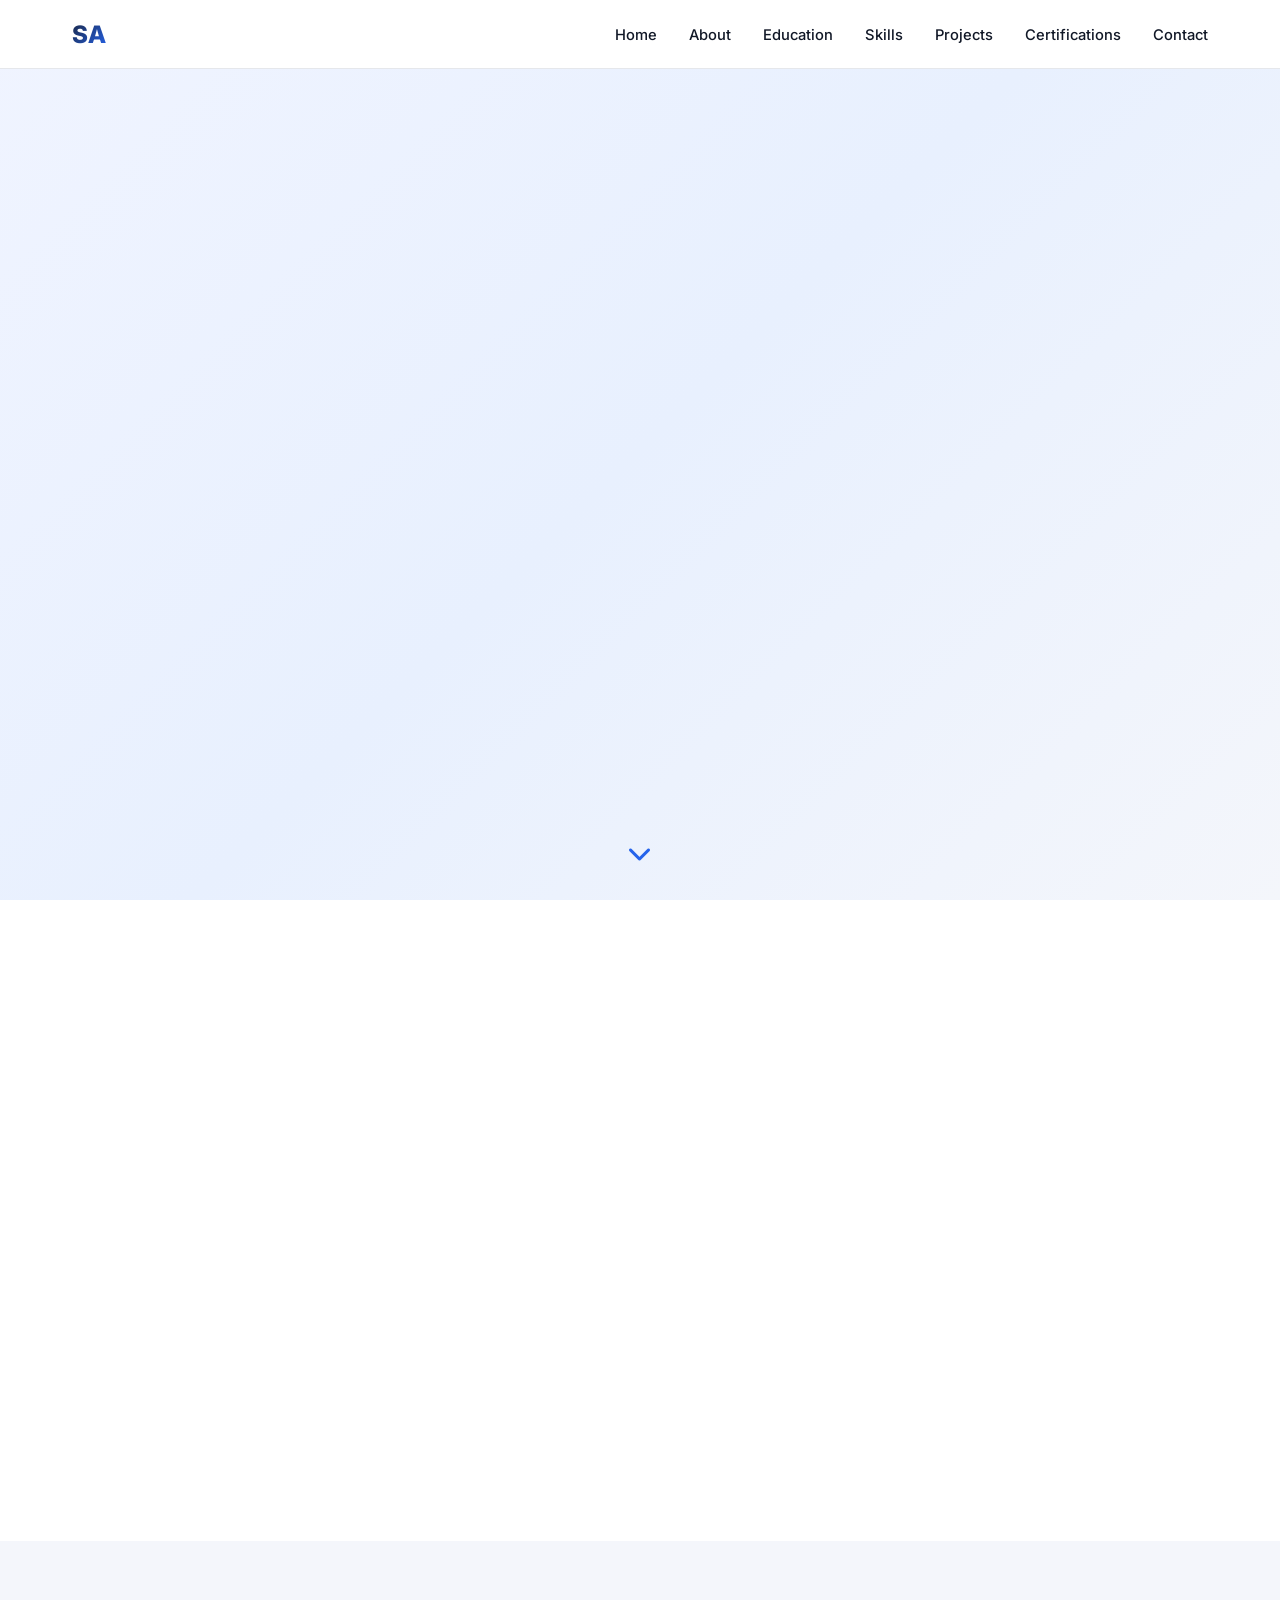
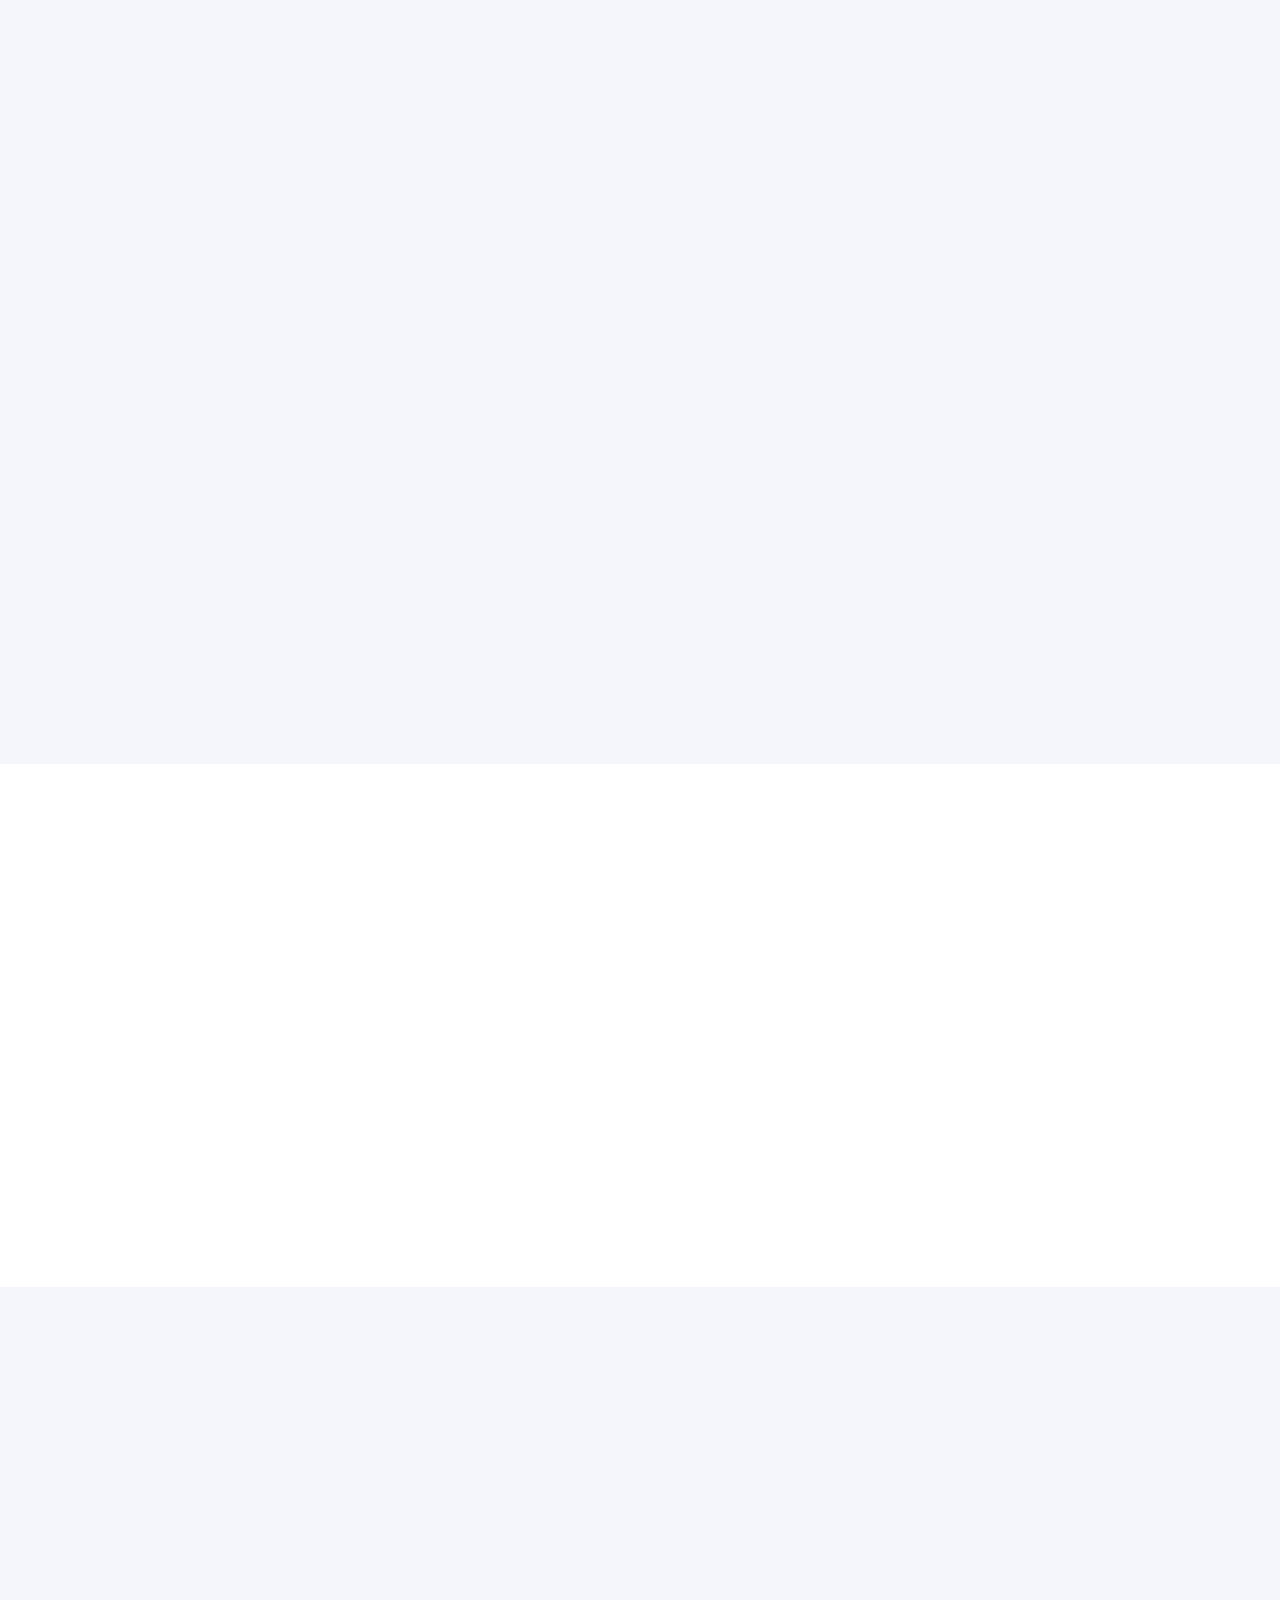
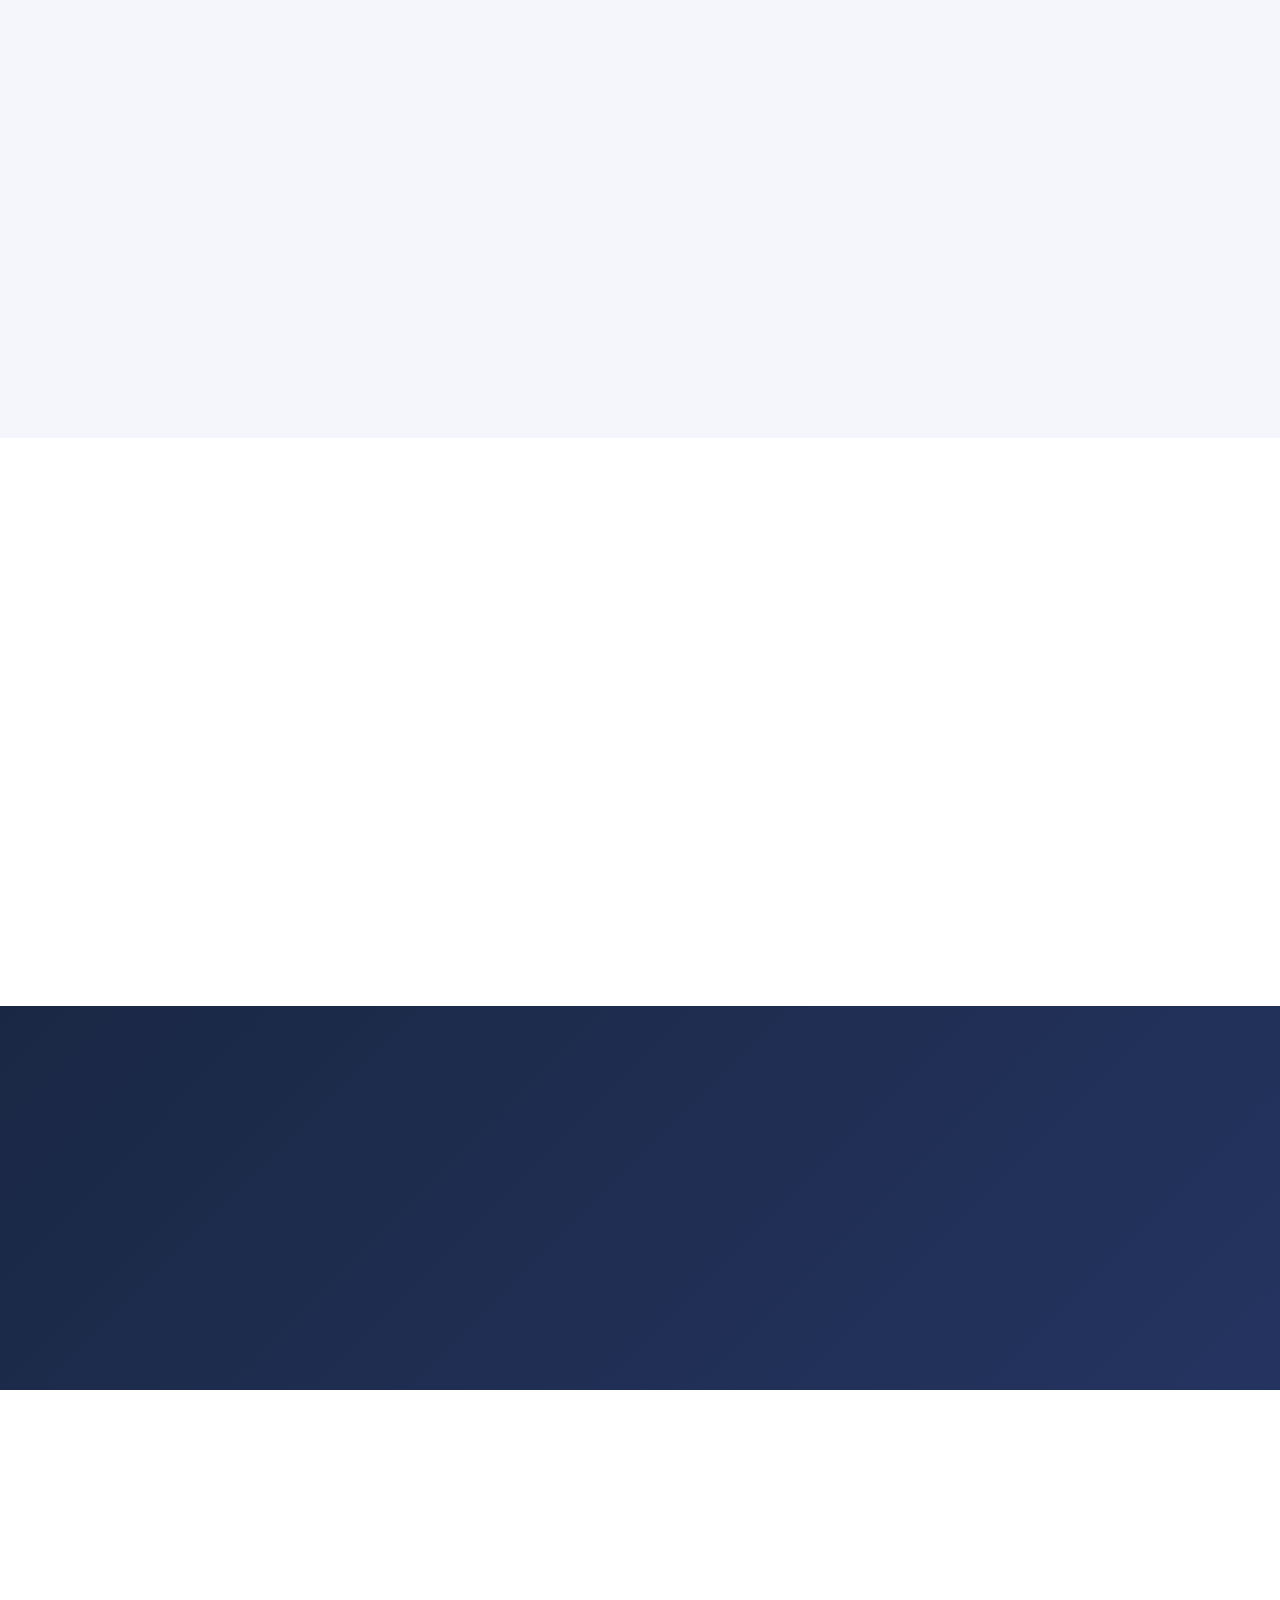
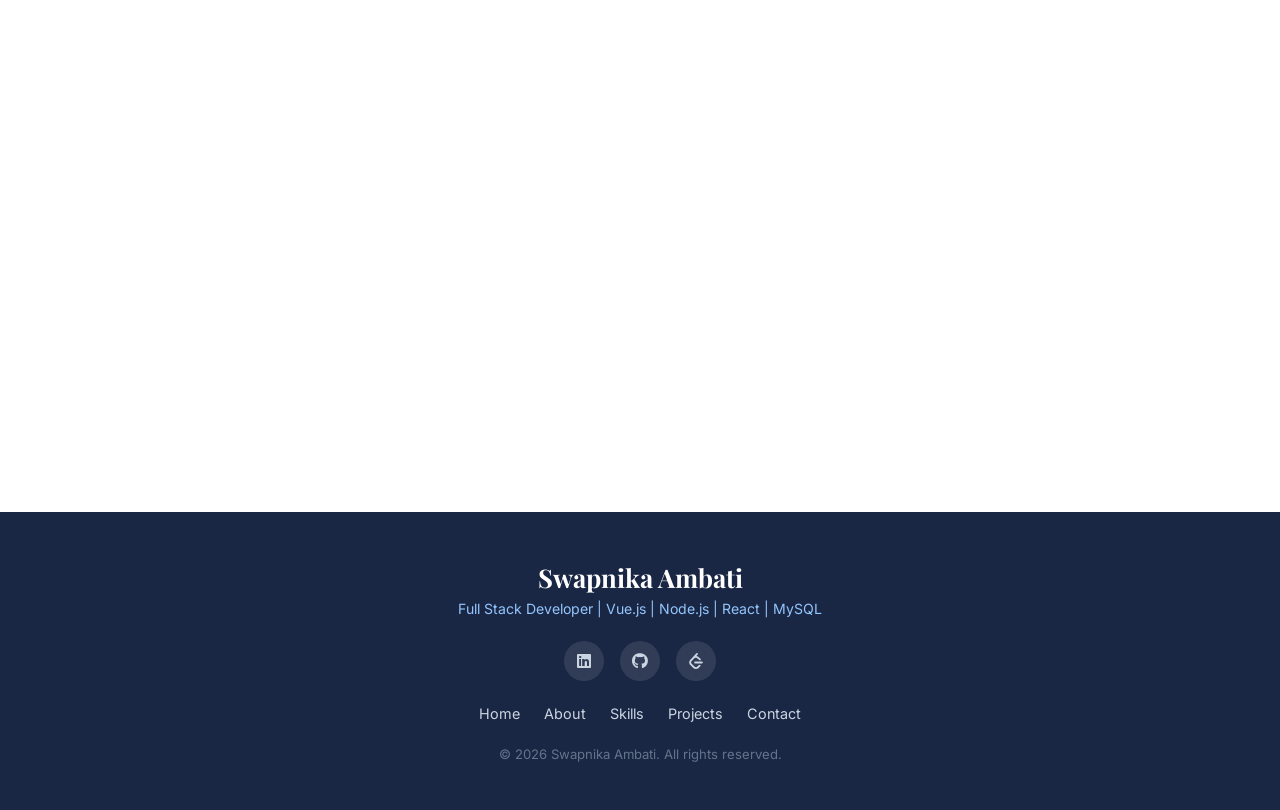
==== index.html @ 5ddd70f8 "Add files via upload" ====
<!DOCTYPE html>
<html lang="en">
<head>
    <meta charset="UTF-8">
    <meta name="viewport" content="width=device-width, initial-scale=1.0">
    <title>Swapnika Ambati | Full Stack Developer</title>
    <link rel="stylesheet" href="style.css">
    <link href="https://fonts.googleapis.com/css2?family=Inter:wght@300;400;500;600;700;800&family=Playfair+Display:wght@700&display=swap" rel="stylesheet">
    <link rel="stylesheet" href="https://cdnjs.cloudflare.com/ajax/libs/font-awesome/6.4.0/css/all.min.css">
</head>
<body>

    <!-- NAV -->
    <nav id="navbar">
        <div class="nav-container">
            <div class="nav-logo">SA</div>
            <ul class="nav-links" id="navLinks">
                <li><a href="#home">Home</a></li>
                <li><a href="#about">About</a></li>
                <li><a href="#education">Education</a></li>
                <li><a href="#skills">Skills</a></li>
                <li><a href="#projects">Projects</a></li>
                <li><a href="#certifications">Certifications</a></li>
                <li><a href="#contact">Contact</a></li>
            </ul>
            <div class="hamburger" id="hamburger">
                <span></span><span></span><span></span>
            </div>
        </div>
    </nav>

    <!-- HOME -->
    <section id="home">
        <div class="home-container">
            <div class="home-text" data-aos="fade-right">
                <p class="greeting">Hello, I'm</p>
                <h1 class="name">Swapnika<br><span>Ambati</span></h1>
                <p class="tagline"><span class="typed"></span></p>
                <p class="intro">Motivated Full Stack Developer with hands-on experience building complete web applications using Vue.js, Node.js, Express, and MySQL. Passionate about building scalable, user-friendly applications and writing clean, maintainable code.</p>
                <div class="home-btns">
                    <a href="#contact" class="btn-primary">Hire Me</a>
                    <a href="assets/Swapnika_Resume.docx" download class="btn-outline">
                        <i class="fas fa-download"></i> Download Resume
                    </a>
                </div>
            </div>
            <div class="home-image" data-aos="fade-left">
                <div class="image-wrapper">
                    <img src="assets/profile.jpg" alt="Swapnika Ambati">
                </div>
            </div>
        </div>
        <div class="scroll-down">
            <a href="#about"><i class="fas fa-chevron-down"></i></a>
        </div>
    </section>

    <!-- ABOUT -->
    <section id="about">
        <div class="section-container" data-aos="fade-up">
            <h2 class="section-title">About <span>Me</span></h2>
            <div class="about-grid">
                <div class="about-image">
                    <img src="assets/profile.jpg" alt="Swapnika Ambati">
                </div>
                <div class="about-content">
                    <h3>Full Stack Developer</h3>
                    <p class="about-text">I am a passionate Full Stack Developer currently pursuing B.Tech in Computer Science & Engineering at NS Raju Institute of Engineering and Technology (2023–2027). I love building scalable and user-friendly web applications.</p>
                    <p class="about-text">I am open to full-time, internship, and freelance opportunities and available immediately.</p>
                    <div class="about-info">
                        <div class="info-item"><i class="fas fa-envelope"></i><span>swapnikaambati79@gmail.com</span></div>
                        <div class="info-item"><i class="fas fa-phone"></i><span>7698346780</span></div>
                        <div class="info-item"><i class="fas fa-map-marker-alt"></i><span>Jogimpeta, India</span></div>
                        <div class="info-item"><i class="fas fa-graduation-cap"></i><span>B.Tech CSE — CGPA: 8.4</span></div>
                    </div>
                    <div class="soft-skills">
                        <span>Communication</span>
                        <span>Teamwork</span>
                        <span>Problem-Solving</span>
                        <span>Quick Learner</span>
                        <span>Self-Motivated</span>
                    </div>
                </div>
            </div>
        </div>
    </section>

    <!-- EDUCATION -->
    <section id="education" class="section-gray">
        <div class="section-container" data-aos="fade-up">
            <h2 class="section-title">My <span>Education</span></h2>
            <div class="timeline">
                <div class="timeline-item" data-aos="fade-up" data-aos-delay="100">
                    <div class="timeline-icon"><i class="fas fa-graduation-cap"></i></div>
                    <div class="timeline-content">
                        <span class="timeline-year">2023 – 2027 (Pursuing)</span>
                        <h3>B.Tech — Computer Science & Engineering</h3>
                        <p class="institute">NS Raju Institute of Engineering and Technology</p>
                        <p class="score">CGPA: <strong>8.4</strong></p>
                    </div>
                </div>
                <div class="timeline-item" data-aos="fade-up" data-aos-delay="200">
                    <div class="timeline-icon"><i class="fas fa-school"></i></div>
                    <div class="timeline-content">
                        <span class="timeline-year">2021 – 2023</span>
                        <h3>Intermediate (MPC)</h3>
                        <p class="institute">Vasu Junior College</p>
                        <p class="score">GPA: <strong>9.42</strong></p>
                    </div>
                </div>
                <div class="timeline-item" data-aos="fade-up" data-aos-delay="300">
                    <div class="timeline-icon"><i class="fas fa-book"></i></div>
                    <div class="timeline-content">
                        <span class="timeline-year">2020</span>
                        <h3>Secondary School Certificate (SSC)</h3>
                        <p class="institute">ZPH School, Seethanagaram</p>
                        <p class="score">GPA: <strong>8.1</strong></p>
                    </div>
                </div>
            </div>
        </div>
    </section>

    <!-- SKILLS -->
    <section id="skills">
        <div class="section-container" data-aos="fade-up">
            <h2 class="section-title">Technical <span>Skills</span></h2>
            <div class="skills-grid">
                <div class="skill-card" data-aos="fade-up" data-aos-delay="100">
                    <div class="skill-icon"><i class="fas fa-desktop"></i></div>
                    <h3>Frontend</h3>
                    <div class="skill-tags">
                        <span>Vue.js</span><span>React JS</span><span>JavaScript</span>
                    </div>
                </div>
                <div class="skill-card" data-aos="fade-up" data-aos-delay="200">
                    <div class="skill-icon"><i class="fas fa-server"></i></div>
                    <h3>Backend</h3>
                    <div class="skill-tags">
                        <span>Node.js</span><span>Express.js</span>
                    </div>
                </div>
                <div class="skill-card" data-aos="fade-up" data-aos-delay="300">
                    <div class="skill-icon"><i class="fas fa-database"></i></div>
                    <h3>Database</h3>
                    <div class="skill-tags">
                        <span>MySQL</span>
                    </div>
                </div>
                <div class="skill-card" data-aos="fade-up" data-aos-delay="400">
                    <div class="skill-icon"><i class="fas fa-code"></i></div>
                    <h3>Languages</h3>
                    <div class="skill-tags">
                        <span>Python</span><span>Basic Java</span>
                    </div>
                </div>
                <div class="skill-card" data-aos="fade-up" data-aos-delay="500">
                    <div class="skill-icon"><i class="fas fa-tools"></i></div>
                    <h3>Tools</h3>
                    <div class="skill-tags">
                        <span>VS Code</span><span>GitHub</span>
                    </div>
                </div>
            </div>
        </div>
    </section>

    <!-- PROJECTS -->
    <section id="projects" class="section-gray">
        <div class="section-container" data-aos="fade-up">
            <h2 class="section-title">My <span>Projects</span></h2>
            <div class="projects-grid">
                <div class="project-card" data-aos="fade-up" data-aos-delay="100">
                    <div class="project-header">
                        <div class="project-icon"><i class="fas fa-users-cog"></i></div>
                        <div class="project-num">01</div>
                    </div>
                    <h3>Student Management System</h3>
                    <p>A complete full-stack Student Management System with Vue.js frontend and Node.js/Express backend. Features JWT-based authentication with role-based access control for Admin and Student roles.</p>
                    <ul class="project-features">
                        <li>JWT authentication with role-based access control</li>
                        <li>RESTful APIs for full CRUD operations</li>
                        <li>Manages student records, courses, and grades</li>
                        <li>Responsive UI using Vuetify component library</li>
                    </ul>
                    <div class="project-tech">
                        <span>Vue.js</span><span>Node.js</span><span>MySQL</span><span>JWT</span>
                    </div>
                    <a href="https://github.com/swapnika502/https-github.com-swapna-502-Student-management-system1" target="_blank" class="project-link">
                        <i class="fab fa-github"></i> View on GitHub
                    </a>
                </div>
                <div class="project-card" data-aos="fade-up" data-aos-delay="200">
                    <div class="project-header">
                        <div class="project-icon"><i class="fas fa-globe"></i></div>
                        <div class="project-num">02</div>
                    </div>
                    <h3>Basic Web Application</h3>
                    <p>A fully responsive web application with a clean, modern UI built following best practices with interactive components and smooth animations.</p>
                    <ul class="project-features">
                        <li>Fully responsive design for all screen sizes</li>
                        <li>Interactive components and smooth animations</li>
                        <li>Cross-browser compatibility and accessibility</li>
                        <li>Clean, modern UI following best practices</li>
                    </ul>
                    <div class="project-tech">
                        <span>HTML5</span><span>CSS3</span><span>JavaScript</span>
                    </div>
                    <a href="https://github.com/swapnika502/Student-management-system" target="_blank" class="project-link">
                        <i class="fab fa-github"></i> View on GitHub
                    </a>
                </div>
            </div>
        </div>
    </section>

    <!-- CERTIFICATIONS -->
    <section id="certifications">
        <div class="section-container" data-aos="fade-up">
            <h2 class="section-title">My <span>Certifications</span></h2>
            <div class="cert-grid">
                <div class="cert-card" data-aos="fade-up" data-aos-delay="100">
                    <div class="cert-icon"><i class="fas fa-brain"></i></div>
                    <h3>AI Fundamentals</h3>
                    <p class="cert-org">IBM SkillsBuild</p>
                    <p class="cert-desc">Completed through Magic Bus India Foundation & IBM SkillsBuild</p>
                    <div class="cert-badge">IBM SkillsBuild</div>
                </div>
                <div class="cert-card" data-aos="fade-up" data-aos-delay="200">
                    <div class="cert-icon"><i class="fas fa-shield-alt"></i></div>
                    <h3>Cybersecurity Fundamentals</h3>
                    <p class="cert-org">IBM SkillsBuild</p>
                    <p class="cert-desc">Completed through Magic Bus India Foundation & IBM SkillsBuild</p>
                    <div class="cert-badge">IBM SkillsBuild</div>
                </div>
                <div class="cert-card" data-aos="fade-up" data-aos-delay="300">
                    <div class="cert-icon"><i class="fas fa-heart"></i></div>
                    <h3>Life Skills Certification</h3>
                    <p class="cert-org">Magic Bus India Foundation</p>
                    <p class="cert-desc">Completed through Magic Bus India Foundation</p>
                    <div class="cert-badge cert-badge-green">Magic Bus</div>
                </div>
            </div>
        </div>
    </section>

    <!-- RESUME -->
    <section id="resume" class="section-navy">
        <div class="section-container text-center" data-aos="fade-up">
            <h2 class="section-title white">Download My <span>Resume</span></h2>
            <p class="resume-text">Get a detailed overview of my skills, experience, and projects.</p>
            <a href="assets/Swapnika_Resume.docx" download class="btn-primary btn-large">
                <i class="fas fa-download"></i> Download Resume
            </a>
        </div>
    </section>

    <!-- CONTACT -->
    <section id="contact">
        <div class="section-container" data-aos="fade-up">
            <h2 class="section-title">Get In <span>Touch</span></h2>
            <div class="contact-grid">
                <div class="contact-info">
                    <h3>Let's Connect!</h3>
                    <p>I'm open to full-time, internship, and freelance opportunities. Feel free to reach out!</p>
                    <div class="contact-items">
                        <div class="contact-item">
                            <div class="contact-icon"><i class="fas fa-phone"></i></div>
                            <div><p class="contact-label">Phone</p><p>7698346780</p></div>
                        </div>
                        <div class="contact-item">
                            <div class="contact-icon"><i class="fas fa-envelope"></i></div>
                            <div><p class="contact-label">Email</p><p>swapnikaambati79@gmail.com</p></div>
                        </div>
                        <div class="contact-item">
                            <div class="contact-icon"><i class="fas fa-map-marker-alt"></i></div>
                            <div><p class="contact-label">Location</p><p>Jogimpeta, India</p></div>
                        </div>
                        <div class="contact-item">
                            <div class="contact-icon">
                                <svg viewBox="0 0 24 24" width="16" height="16" fill="white"><path d="M13.483 0a1.374 1.374 0 0 0-.961.438L7.116 6.226l-3.854 4.126a5.266 5.266 0 0 0-1.209 2.104 5.35 5.35 0 0 0-.125.513 5.527 5.527 0 0 0 .062 2.362 5.83 5.83 0 0 0 .349 1.017 5.938 5.938 0 0 0 1.271 1.818l4.277 4.193.039.038c2.248 2.165 5.852 2.133 8.063-.074l2.396-2.392c.54-.54.54-1.414.003-1.955a1.378 1.378 0 0 0-1.951-.003l-2.396 2.392a3.021 3.021 0 0 1-4.205.038l-.02-.019-4.276-4.193c-.652-.64-.972-1.469-.948-2.263a2.68 2.68 0 0 1 .066-.523 2.545 2.545 0 0 1 .619-1.164L9.13 8.114c1.058-1.134 3.204-1.27 4.43-.278l3.501 2.831c.593.48 1.461.387 1.94-.207a1.384 1.384 0 0 0-.207-1.943l-3.5-2.831c-.8-.647-1.766-1.045-2.774-1.202l2.015-2.158A1.384 1.384 0 0 0 13.483 0zm-2.866 12.815a1.38 1.38 0 0 0-1.38 1.382 1.38 1.38 0 0 0 1.38 1.382H20.79a1.38 1.38 0 0 0 1.38-1.382 1.38 1.38 0 0 0-1.38-1.382z"/></svg>
                            </div>
                            <div><p class="contact-label">LeetCode</p><a href="https://leetcode.com/u/swapnika502/" target="_blank" style="color:var(--blue);font-weight:600;font-size:0.9rem;">leetcode.com/u/swapnika502</a></div>
                        </div>
                    </div>
                    <div class="social-links">
                        <a href="https://linkedin.com/in/swapnika-ambati" target="_blank" title="LinkedIn"><i class="fab fa-linkedin"></i></a>
                        <a href="https://github.com/swapnika502" target="_blank" title="GitHub"><i class="fab fa-github"></i></a>
                        <a href="https://leetcode.com/u/swapnika502/" target="_blank" title="LeetCode" class="leetcode-link">
                            <svg viewBox="0 0 24 24" width="18" height="18" fill="currentColor"><path d="M13.483 0a1.374 1.374 0 0 0-.961.438L7.116 6.226l-3.854 4.126a5.266 5.266 0 0 0-1.209 2.104 5.35 5.35 0 0 0-.125.513 5.527 5.527 0 0 0 .062 2.362 5.83 5.83 0 0 0 .349 1.017 5.938 5.938 0 0 0 1.271 1.818l4.277 4.193.039.038c2.248 2.165 5.852 2.133 8.063-.074l2.396-2.392c.54-.54.54-1.414.003-1.955a1.378 1.378 0 0 0-1.951-.003l-2.396 2.392a3.021 3.021 0 0 1-4.205.038l-.02-.019-4.276-4.193c-.652-.64-.972-1.469-.948-2.263a2.68 2.68 0 0 1 .066-.523 2.545 2.545 0 0 1 .619-1.164L9.13 8.114c1.058-1.134 3.204-1.27 4.43-.278l3.501 2.831c.593.48 1.461.387 1.94-.207a1.384 1.384 0 0 0-.207-1.943l-3.5-2.831c-.8-.647-1.766-1.045-2.774-1.202l2.015-2.158A1.384 1.384 0 0 0 13.483 0zm-2.866 12.815a1.38 1.38 0 0 0-1.38 1.382 1.38 1.38 0 0 0 1.38 1.382H20.79a1.38 1.38 0 0 0 1.38-1.382 1.38 1.38 0 0 0-1.38-1.382z"/></svg>
                        </a>
                    </div>
                </div>
                <div class="contact-form">
                    <form id="contactForm">
                        <div class="form-group">
                            <input type="text" placeholder="Your Name" required>
                        </div>
                        <div class="form-group">
                            <input type="email" placeholder="Your Email" required>
                        </div>
                        <div class="form-group">
                            <input type="text" placeholder="Subject">
                        </div>
                        <div class="form-group">
                            <textarea rows="5" placeholder="Your Message" required></textarea>
                        </div>
                        <button type="submit" class="btn-primary full-width">Send Message <i class="fas fa-paper-plane"></i></button>
                    </form>
                </div>
            </div>
        </div>
    </section>

    <!-- FOOTER -->
    <footer>
        <div class="footer-container">
            <p class="footer-name">Swapnika Ambati</p>
            <p class="footer-tagline">Full Stack Developer | Vue.js | Node.js | React | MySQL</p>
            <div class="footer-social">
                <a href="https://linkedin.com/in/swapnika-ambati" target="_blank"><i class="fab fa-linkedin"></i></a>
                <a href="https://github.com/swapnika502" target="_blank"><i class="fab fa-github"></i></a>
                <a href="https://leetcode.com/u/swapnika502/" target="_blank">
                    <svg viewBox="0 0 24 24" width="16" height="16" fill="currentColor"><path d="M13.483 0a1.374 1.374 0 0 0-.961.438L7.116 6.226l-3.854 4.126a5.266 5.266 0 0 0-1.209 2.104 5.35 5.35 0 0 0-.125.513 5.527 5.527 0 0 0 .062 2.362 5.83 5.83 0 0 0 .349 1.017 5.938 5.938 0 0 0 1.271 1.818l4.277 4.193.039.038c2.248 2.165 5.852 2.133 8.063-.074l2.396-2.392c.54-.54.54-1.414.003-1.955a1.378 1.378 0 0 0-1.951-.003l-2.396 2.392a3.021 3.021 0 0 1-4.205.038l-.02-.019-4.276-4.193c-.652-.64-.972-1.469-.948-2.263a2.68 2.68 0 0 1 .066-.523 2.545 2.545 0 0 1 .619-1.164L9.13 8.114c1.058-1.134 3.204-1.27 4.43-.278l3.501 2.831c.593.48 1.461.387 1.94-.207a1.384 1.384 0 0 0-.207-1.943l-3.5-2.831c-.8-.647-1.766-1.045-2.774-1.202l2.015-2.158A1.384 1.384 0 0 0 13.483 0zm-2.866 12.815a1.38 1.38 0 0 0-1.38 1.382 1.38 1.38 0 0 0 1.38 1.382H20.79a1.38 1.38 0 0 0 1.38-1.382 1.38 1.38 0 0 0-1.38-1.382z"/></svg>
                </a>
            </div>
            <div class="footer-links">
                <a href="#home">Home</a>
                <a href="#about">About</a>
                <a href="#skills">Skills</a>
                <a href="#projects">Projects</a>
                <a href="#contact">Contact</a>
            </div>
            <p class="footer-copy">© 2026 Swapnika Ambati. All rights reserved.</p>
        </div>
    </footer>

    <script src="script.js"></script>
</body>
</html>
---- style.css ----
/* ===== RESET & BASE ===== */
* { margin: 0; padding: 0; box-sizing: border-box; }

:root {
    --navy: #1a2744;
    --navy-light: #243460;
    --blue: #2563eb;
    --blue-light: #3b82f6;
    --white: #ffffff;
    --gray-bg: #f4f6fb;
    --gray-text: #6b7280;
    --dark: #111827;
    --border: #e5e7eb;
    --shadow: 0 4px 24px rgba(26,39,68,0.10);
    --shadow-lg: 0 8px 40px rgba(26,39,68,0.16);
}

html { scroll-behavior: smooth; }

body {
    font-family: 'Inter', sans-serif;
    color: var(--dark);
    background: var(--white);
    overflow-x: hidden;
}

a { text-decoration: none; color: inherit; }

/* ===== NAVBAR ===== */
#navbar {
    position: fixed; top: 0; left: 0; right: 0;
    background: rgba(255,255,255,0.97);
    backdrop-filter: blur(10px);
    z-index: 1000;
    border-bottom: 1px solid var(--border);
    transition: box-shadow 0.3s;
}
#navbar.scrolled { box-shadow: var(--shadow); }

.nav-container {
    max-width: 1200px; margin: 0 auto;
    padding: 0 2rem;
    display: flex; align-items: center; justify-content: space-between;
    height: 68px;
}

.nav-logo {
    font-size: 1.5rem; font-weight: 800;
    color: var(--navy);
    background: linear-gradient(135deg, var(--navy), var(--blue));
    -webkit-background-clip: text; -webkit-text-fill-color: transparent;
    letter-spacing: 1px;
}

.nav-links { display: flex; list-style: none; gap: 2rem; }
.nav-links a {
    font-size: 0.92rem; font-weight: 500; color: var(--dark);
    position: relative; padding-bottom: 4px; transition: color 0.2s;
}
.nav-links a::after {
    content: ''; position: absolute; bottom: 0; left: 0;
    width: 0; height: 2px; background: var(--blue);
    transition: width 0.3s;
}
.nav-links a:hover { color: var(--blue); }
.nav-links a:hover::after { width: 100%; }

.hamburger { display: none; flex-direction: column; gap: 5px; cursor: pointer; }
.hamburger span { width: 24px; height: 2px; background: var(--navy); border-radius: 2px; transition: 0.3s; }

/* ===== BUTTONS ===== */
.btn-primary {
    display: inline-flex; align-items: center; gap: 8px;
    background: linear-gradient(135deg, var(--navy), var(--blue));
    color: white; padding: 0.75rem 1.8rem;
    border-radius: 50px; font-weight: 600; font-size: 0.95rem;
    transition: transform 0.2s, box-shadow 0.2s;
    box-shadow: 0 4px 15px rgba(37,99,235,0.3);
    border: none; cursor: pointer;
}
.btn-primary:hover { transform: translateY(-2px); box-shadow: 0 8px 25px rgba(37,99,235,0.4); }

.btn-outline {
    display: inline-flex; align-items: center; gap: 8px;
    border: 2px solid var(--navy); color: var(--navy);
    padding: 0.75rem 1.8rem; border-radius: 50px;
    font-weight: 600; font-size: 0.95rem;
    transition: all 0.2s;
}
.btn-outline:hover { background: var(--navy); color: white; transform: translateY(-2px); }

.btn-large { padding: 1rem 2.5rem; font-size: 1.05rem; }
.full-width { width: 100%; justify-content: center; }

/* ===== SECTIONS ===== */
section { padding: 90px 0; }
.section-container { max-width: 1200px; margin: 0 auto; padding: 0 2rem; }
.section-gray { background: var(--gray-bg); }
.section-navy { background: linear-gradient(135deg, var(--navy), var(--navy-light)); }
.text-center { text-align: center; }

.section-title {
    font-family: 'Playfair Display', serif;
    font-size: 2.4rem; font-weight: 700;
    color: var(--navy); margin-bottom: 3rem;
    text-align: center;
}
.section-title span { color: var(--blue); }
.section-title.white { color: white; }
.section-title.white span { color: #93c5fd; }

/* ===== HOME ===== */
#home {
    min-height: 100vh;
    background: linear-gradient(135deg, #f0f4ff 0%, #e8f0fe 50%, #f4f6fb 100%);
    display: flex; align-items: center; justify-content: center;
    padding-top: 68px; position: relative;
}

.home-container {
    max-width: 1200px; margin: 0 auto; padding: 0 2rem;
    display: flex; align-items: center; justify-content: space-between;
    gap: 3rem;
}

.home-text { flex: 1; }
.greeting { font-size: 1.1rem; color: var(--blue); font-weight: 600; letter-spacing: 2px; text-transform: uppercase; margin-bottom: 0.5rem; }

.name {
    font-family: 'Playfair Display', serif;
    font-size: 3.8rem; font-weight: 700; line-height: 1.1;
    color: var(--navy); margin-bottom: 1rem;
}
.name span { color: var(--blue); }

.tagline { font-size: 1.2rem; color: var(--gray-text); font-weight: 500; margin-bottom: 1.2rem; min-height: 1.8rem; }
.typed { color: var(--blue); font-weight: 600; }

.intro { font-size: 1rem; color: var(--gray-text); line-height: 1.8; margin-bottom: 2rem; max-width: 520px; }

.home-btns { display: flex; gap: 1rem; flex-wrap: wrap; }

.home-image { flex: 0 0 380px; display: flex; justify-content: center; }
.image-wrapper {
    width: 340px; height: 340px;
    border-radius: 50%;
    border: 6px solid white;
    box-shadow: var(--shadow-lg), 0 0 0 12px rgba(37,99,235,0.1);
    overflow: hidden;
    position: relative;
}
.image-wrapper img { width: 100%; height: 100%; object-fit: cover; object-position: top; }

.scroll-down {
    position: absolute; bottom: 2rem; left: 50%; transform: translateX(-50%);
    animation: bounce 2s infinite;
}
.scroll-down a { color: var(--blue); font-size: 1.5rem; }

@keyframes bounce {
    0%, 100% { transform: translateX(-50%) translateY(0); }
    50% { transform: translateX(-50%) translateY(8px); }
}

/* ===== ABOUT ===== */
.about-grid {
    display: grid; grid-template-columns: 300px 1fr; gap: 3rem; align-items: start;
}

.about-image {
    width: 280px; height: 320px;
    border-radius: 20px; overflow: hidden;
    box-shadow: var(--shadow-lg);
    border: 4px solid white;
}
.about-image img { width: 100%; height: 100%; object-fit: cover; object-position: top; }

.about-content h3 { font-size: 1.6rem; color: var(--navy); margin-bottom: 1rem; font-weight: 700; }
.about-text { color: var(--gray-text); line-height: 1.8; margin-bottom: 1rem; }

.about-info { margin: 1.5rem 0; display: flex; flex-direction: column; gap: 0.7rem; }
.info-item { display: flex; align-items: center; gap: 0.8rem; color: var(--dark); font-size: 0.95rem; }
.info-item i { color: var(--blue); width: 18px; }

.soft-skills { display: flex; flex-wrap: wrap; gap: 0.6rem; margin-top: 1rem; }
.soft-skills span {
    background: linear-gradient(135deg, var(--navy), var(--blue));
    color: white; padding: 0.3rem 0.9rem;
    border-radius: 50px; font-size: 0.82rem; font-weight: 500;
}

/* ===== EDUCATION TIMELINE ===== */
.timeline { position: relative; max-width: 800px; margin: 0 auto; }
.timeline::before {
    content: ''; position: absolute; left: 30px; top: 0; bottom: 0;
    width: 2px; background: linear-gradient(to bottom, var(--navy), var(--blue));
}

.timeline-item {
    display: flex; gap: 1.5rem; margin-bottom: 2.5rem;
    position: relative;
}

.timeline-icon {
    width: 60px; height: 60px; flex-shrink: 0;
    background: linear-gradient(135deg, var(--navy), var(--blue));
    border-radius: 50%; display: flex; align-items: center; justify-content: center;
    color: white; font-size: 1.1rem; z-index: 1;
    box-shadow: 0 4px 15px rgba(37,99,235,0.3);
}

.timeline-content {
    background: white; padding: 1.5rem 2rem;
    border-radius: 16px; box-shadow: var(--shadow);
    flex: 1; border-left: 4px solid var(--blue);
}

.timeline-year {
    font-size: 0.82rem; font-weight: 600; color: var(--blue);
    text-transform: uppercase; letter-spacing: 1px;
}
.timeline-content h3 { font-size: 1.1rem; color: var(--navy); margin: 0.3rem 0; font-weight: 700; }
.timeline-content .institute { color: var(--gray-text); font-size: 0.9rem; }
.timeline-content .score { color: var(--dark); font-size: 0.95rem; margin-top: 0.4rem; }

/* ===== SKILLS ===== */
.skills-grid {
    display: grid; grid-template-columns: repeat(auto-fit, minmax(200px, 1fr)); gap: 1.5rem;
}

.skill-card {
    background: white; padding: 2rem 1.5rem;
    border-radius: 20px; box-shadow: var(--shadow);
    text-align: center; transition: transform 0.3s, box-shadow 0.3s;
    border-top: 4px solid var(--blue);
}
.skill-card:hover { transform: translateY(-6px); box-shadow: var(--shadow-lg); }

.skill-icon {
    width: 60px; height: 60px; margin: 0 auto 1rem;
    background: linear-gradient(135deg, var(--navy), var(--blue));
    border-radius: 50%; display: flex; align-items: center; justify-content: center;
    color: white; font-size: 1.3rem;
}

.skill-card h3 { font-size: 1rem; color: var(--navy); margin-bottom: 1rem; font-weight: 700; }

.skill-tags { display: flex; flex-wrap: wrap; gap: 0.5rem; justify-content: center; }
.skill-tags span {
    background: var(--gray-bg); color: var(--navy);
    padding: 0.3rem 0.8rem; border-radius: 50px;
    font-size: 0.82rem; font-weight: 500;
    border: 1px solid var(--border);
}

/* ===== PROJECTS ===== */
.projects-grid { display: grid; grid-template-columns: repeat(auto-fit, minmax(340px, 1fr)); gap: 2rem; }

.project-card {
    background: white; padding: 2rem;
    border-radius: 20px; box-shadow: var(--shadow);
    transition: transform 0.3s, box-shadow 0.3s;
    border-bottom: 4px solid var(--blue);
}
.project-card:hover { transform: translateY(-6px); box-shadow: var(--shadow-lg); }

.project-header { display: flex; justify-content: space-between; align-items: center; margin-bottom: 1rem; }

.project-icon {
    width: 50px; height: 50px;
    background: linear-gradient(135deg, var(--navy), var(--blue));
    border-radius: 12px; display: flex; align-items: center; justify-content: center;
    color: white; font-size: 1.2rem;
}

.project-num { font-size: 2.5rem; font-weight: 800; color: var(--border); font-family: 'Playfair Display', serif; }

.project-card h3 { font-size: 1.2rem; color: var(--navy); margin-bottom: 0.8rem; font-weight: 700; }
.project-card p { color: var(--gray-text); font-size: 0.93rem; line-height: 1.7; margin-bottom: 1rem; }

.project-features { padding-left: 1.2rem; margin-bottom: 1rem; }
.project-features li { color: var(--gray-text); font-size: 0.88rem; line-height: 1.8; }

.project-tech { display: flex; flex-wrap: wrap; gap: 0.5rem; margin-bottom: 1.2rem; }
.project-tech span {
    background: linear-gradient(135deg, var(--navy), var(--blue));
    color: white; padding: 0.25rem 0.8rem;
    border-radius: 50px; font-size: 0.78rem; font-weight: 600;
}

.project-link {
    display: inline-flex; align-items: center; gap: 0.5rem;
    color: var(--blue); font-weight: 600; font-size: 0.9rem;
    transition: gap 0.2s;
}
.project-link:hover { gap: 0.8rem; }

/* ===== CERTIFICATIONS ===== */
.cert-grid { display: grid; grid-template-columns: repeat(auto-fit, minmax(280px, 1fr)); gap: 2rem; }

.cert-card {
    background: white; padding: 2rem 1.5rem;
    border-radius: 20px; box-shadow: var(--shadow);
    text-align: center; transition: transform 0.3s, box-shadow 0.3s;
}
.cert-card:hover { transform: translateY(-6px); box-shadow: var(--shadow-lg); }

.cert-icon {
    width: 70px; height: 70px; margin: 0 auto 1rem;
    background: linear-gradient(135deg, var(--navy), var(--blue));
    border-radius: 50%; display: flex; align-items: center; justify-content: center;
    color: white; font-size: 1.6rem;
}

.cert-card h3 { font-size: 1.1rem; color: var(--navy); margin-bottom: 0.4rem; font-weight: 700; }
.cert-org { color: var(--blue); font-weight: 600; font-size: 0.9rem; margin-bottom: 0.6rem; }
.cert-desc { color: var(--gray-text); font-size: 0.85rem; line-height: 1.6; margin-bottom: 1rem; }

.cert-badge {
    display: inline-block;
    background: linear-gradient(135deg, var(--navy), var(--blue));
    color: white; padding: 0.3rem 1rem;
    border-radius: 50px; font-size: 0.78rem; font-weight: 600;
}
.cert-badge-green { background: linear-gradient(135deg, #065f46, #059669); }

/* ===== RESUME SECTION ===== */
.resume-text { color: #93c5fd; font-size: 1.05rem; margin-bottom: 2rem; }

/* ===== CONTACT ===== */
.contact-grid { display: grid; grid-template-columns: 1fr 1.2fr; gap: 3rem; }

.contact-info h3 { font-size: 1.5rem; color: var(--navy); margin-bottom: 0.8rem; font-weight: 700; }
.contact-info > p { color: var(--gray-text); line-height: 1.7; margin-bottom: 1.5rem; }

.contact-items { display: flex; flex-direction: column; gap: 1rem; margin-bottom: 1.5rem; }
.contact-item { display: flex; align-items: center; gap: 1rem; }

.contact-icon {
    width: 44px; height: 44px; flex-shrink: 0;
    background: linear-gradient(135deg, var(--navy), var(--blue));
    border-radius: 50%; display: flex; align-items: center; justify-content: center;
    color: white; font-size: 0.9rem;
}

.contact-label { font-size: 0.78rem; color: var(--gray-text); font-weight: 500; }
.contact-item p:last-child { font-size: 0.9rem; color: var(--dark); font-weight: 500; }

.social-links { display: flex; gap: 1rem; }
.social-links a {
    width: 44px; height: 44px;
    background: var(--gray-bg); border: 1px solid var(--border);
    border-radius: 50%; display: flex; align-items: center; justify-content: center;
    color: var(--navy); font-size: 1.1rem;
    transition: all 0.2s;
}
.social-links a:hover { background: linear-gradient(135deg, var(--navy), var(--blue)); color: white; border-color: transparent; transform: translateY(-2px); }

/* ===== CONTACT FORM ===== */
.contact-form { background: var(--gray-bg); padding: 2rem; border-radius: 20px; }
.form-group { margin-bottom: 1rem; }
.form-group input,
.form-group textarea {
    width: 100%; padding: 0.85rem 1rem;
    border: 1.5px solid var(--border); border-radius: 10px;
    font-family: 'Inter', sans-serif; font-size: 0.95rem;
    color: var(--dark); background: white;
    transition: border-color 0.2s, box-shadow 0.2s;
    outline: none;
}
.form-group input:focus,
.form-group textarea:focus { border-color: var(--blue); box-shadow: 0 0 0 3px rgba(37,99,235,0.1); }
.form-group textarea { resize: vertical; }

/* ===== FOOTER ===== */
footer { background: var(--navy); color: white; padding: 3rem 2rem; text-align: center; }
.footer-name { font-family: 'Playfair Display', serif; font-size: 1.6rem; font-weight: 700; margin-bottom: 0.4rem; }
.footer-tagline { color: #93c5fd; font-size: 0.88rem; margin-bottom: 1.5rem; }
.footer-links { display: flex; justify-content: center; gap: 1.5rem; flex-wrap: wrap; margin-bottom: 1.5rem; }
.footer-links a { color: #cbd5e1; font-size: 0.9rem; transition: color 0.2s; }
.footer-links a:hover { color: white; }
.footer-social { display: flex; justify-content: center; gap: 1rem; margin-bottom: 1.5rem; }
.footer-social a {
    width: 40px; height: 40px;
    background: rgba(255,255,255,0.1); border-radius: 50%;
    display: flex; align-items: center; justify-content: center;
    color: #cbd5e1; font-size: 1rem; transition: all 0.2s;
}
.footer-social a:hover { background: var(--blue); color: white; transform: translateY(-2px); }
.footer-copy { color: #64748b; font-size: 0.82rem; }

/* ===== ANIMATIONS ===== */
[data-aos] { opacity: 0; transform: translateY(30px); transition: opacity 0.7s, transform 0.7s; }
[data-aos].aos-animate { opacity: 1; transform: translateY(0); }
[data-aos="fade-right"] { transform: translateX(-30px); }
[data-aos="fade-right"].aos-animate { transform: translateX(0); }
[data-aos="fade-left"] { transform: translateX(30px); }
[data-aos="fade-left"].aos-animate { transform: translateX(0); }

/* ===== RESPONSIVE ===== */
@media (max-width: 900px) {
    .home-container { flex-direction: column-reverse; text-align: center; }
    .home-image { flex: none; }
    .image-wrapper { width: 260px; height: 260px; }
    .intro { margin: 0 auto 2rem; }
    .home-btns { justify-content: center; }
    .name { font-size: 2.8rem; }
    .about-grid { grid-template-columns: 1fr; }
    .about-image { width: 220px; height: 260px; margin: 0 auto; }
    .contact-grid { grid-template-columns: 1fr; }
}

@media (max-width: 600px) {
    .nav-links { display: none; flex-direction: column; position: absolute; top: 68px; left: 0; right: 0; background: white; padding: 1rem 2rem; box-shadow: var(--shadow); gap: 1rem; }
    .nav-links.open { display: flex; }
    .hamburger { display: flex; }
    .section-title { font-size: 1.9rem; }
    .name { font-size: 2.2rem; }
    .timeline::before { left: 20px; }
    .timeline-icon { width: 44px; height: 44px; font-size: 0.9rem; }
    .projects-grid { grid-template-columns: 1fr; }
}
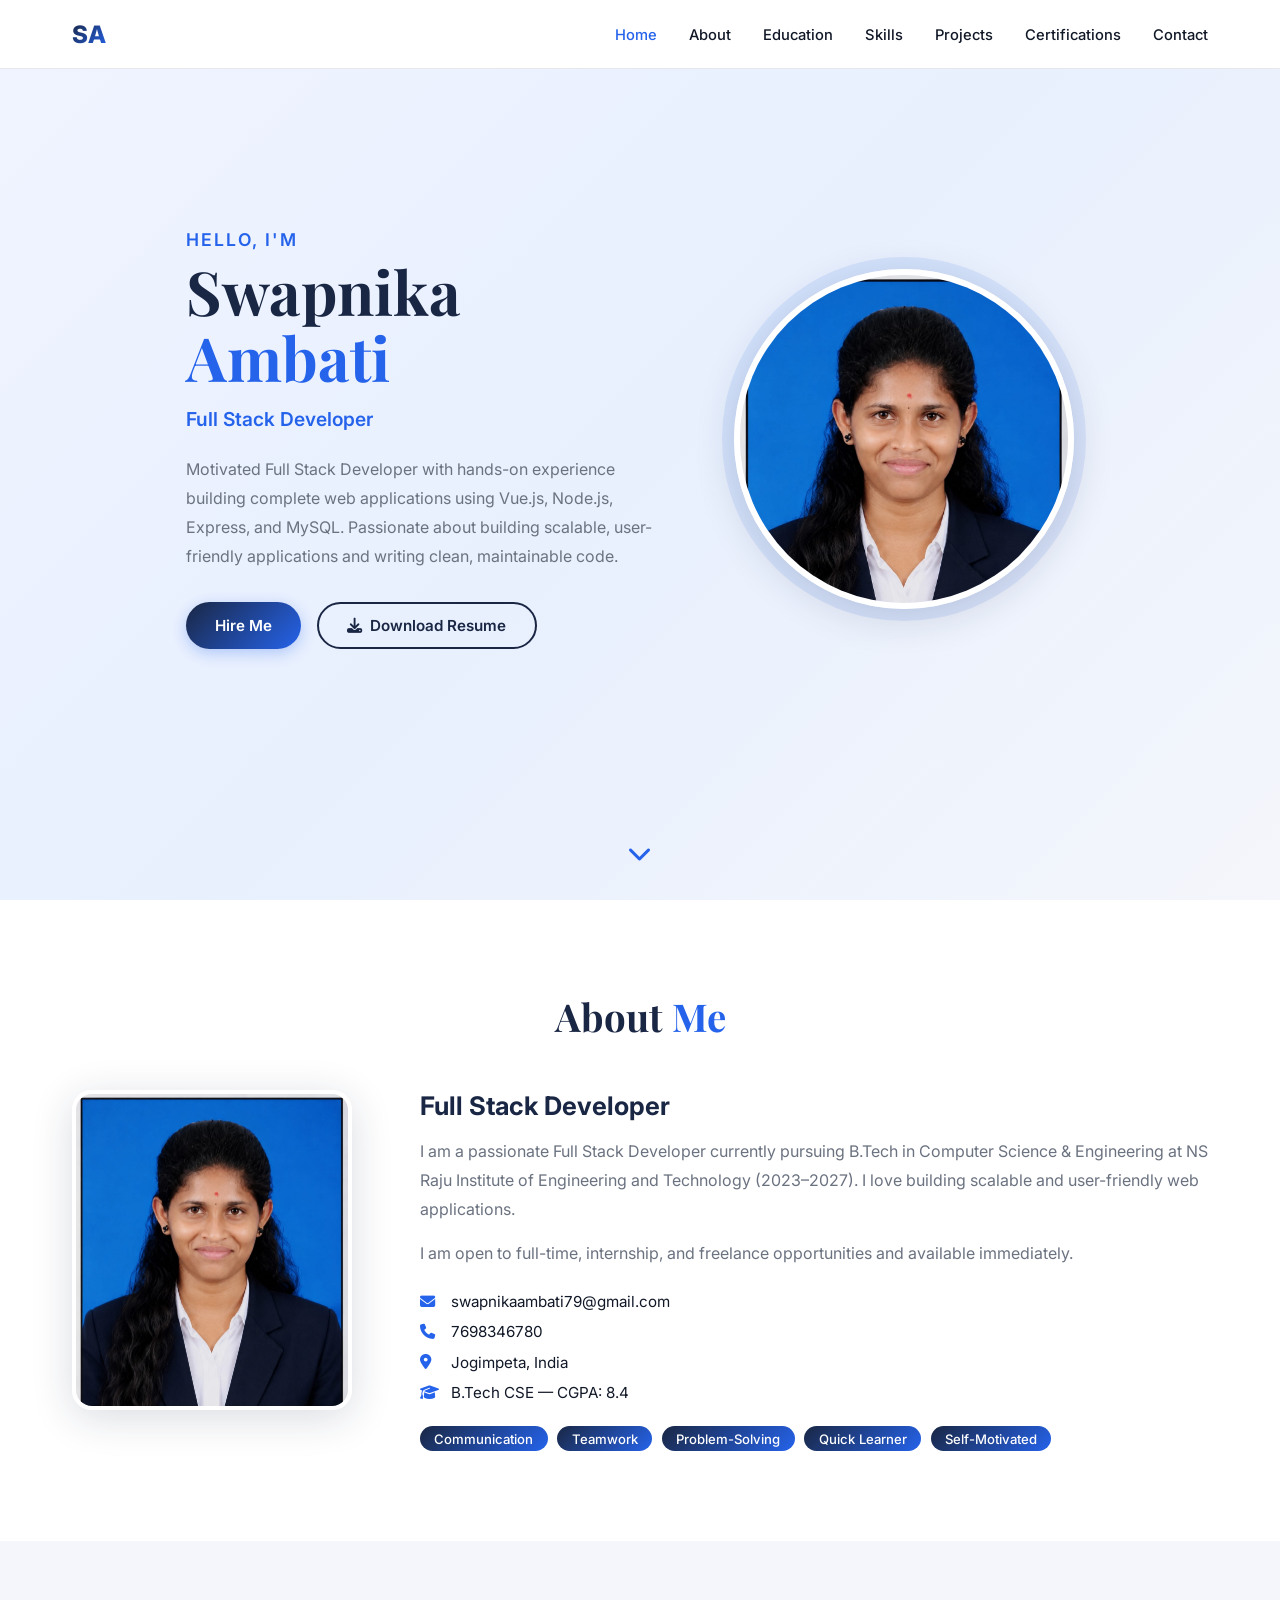
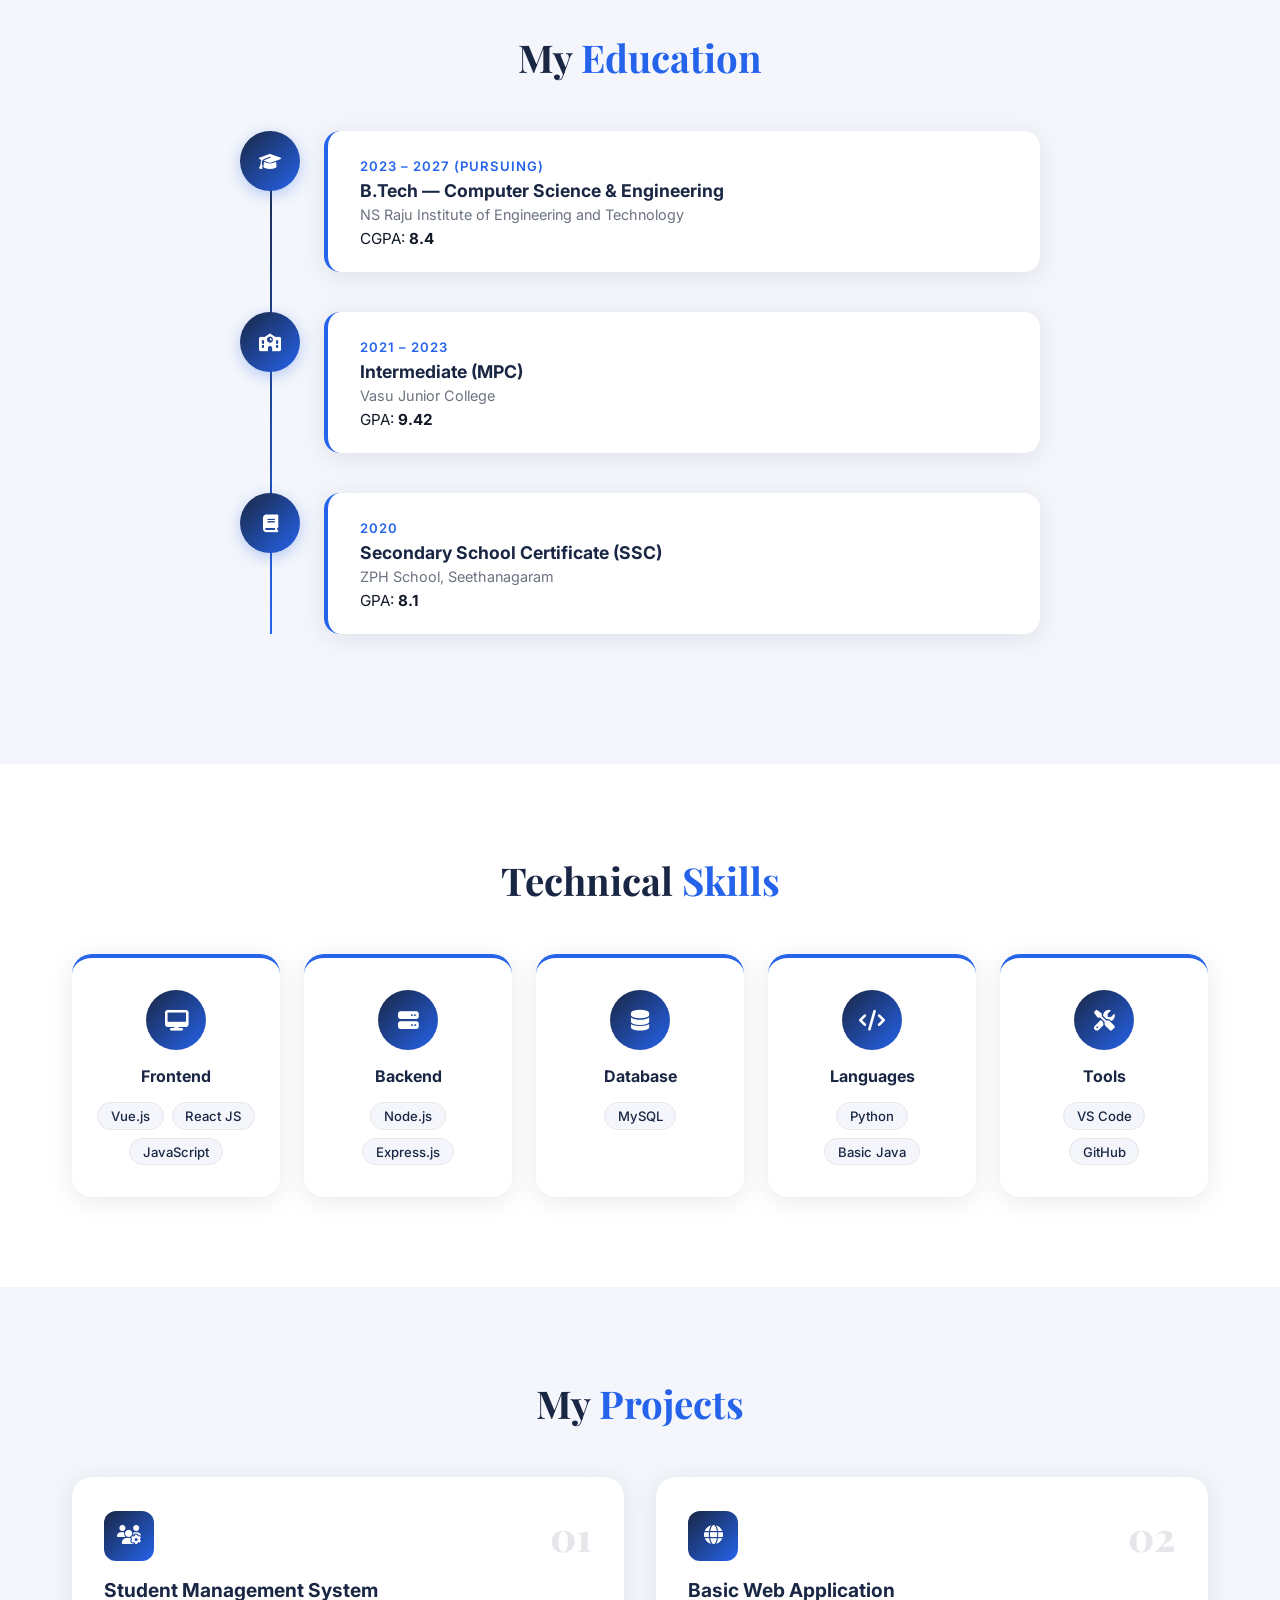
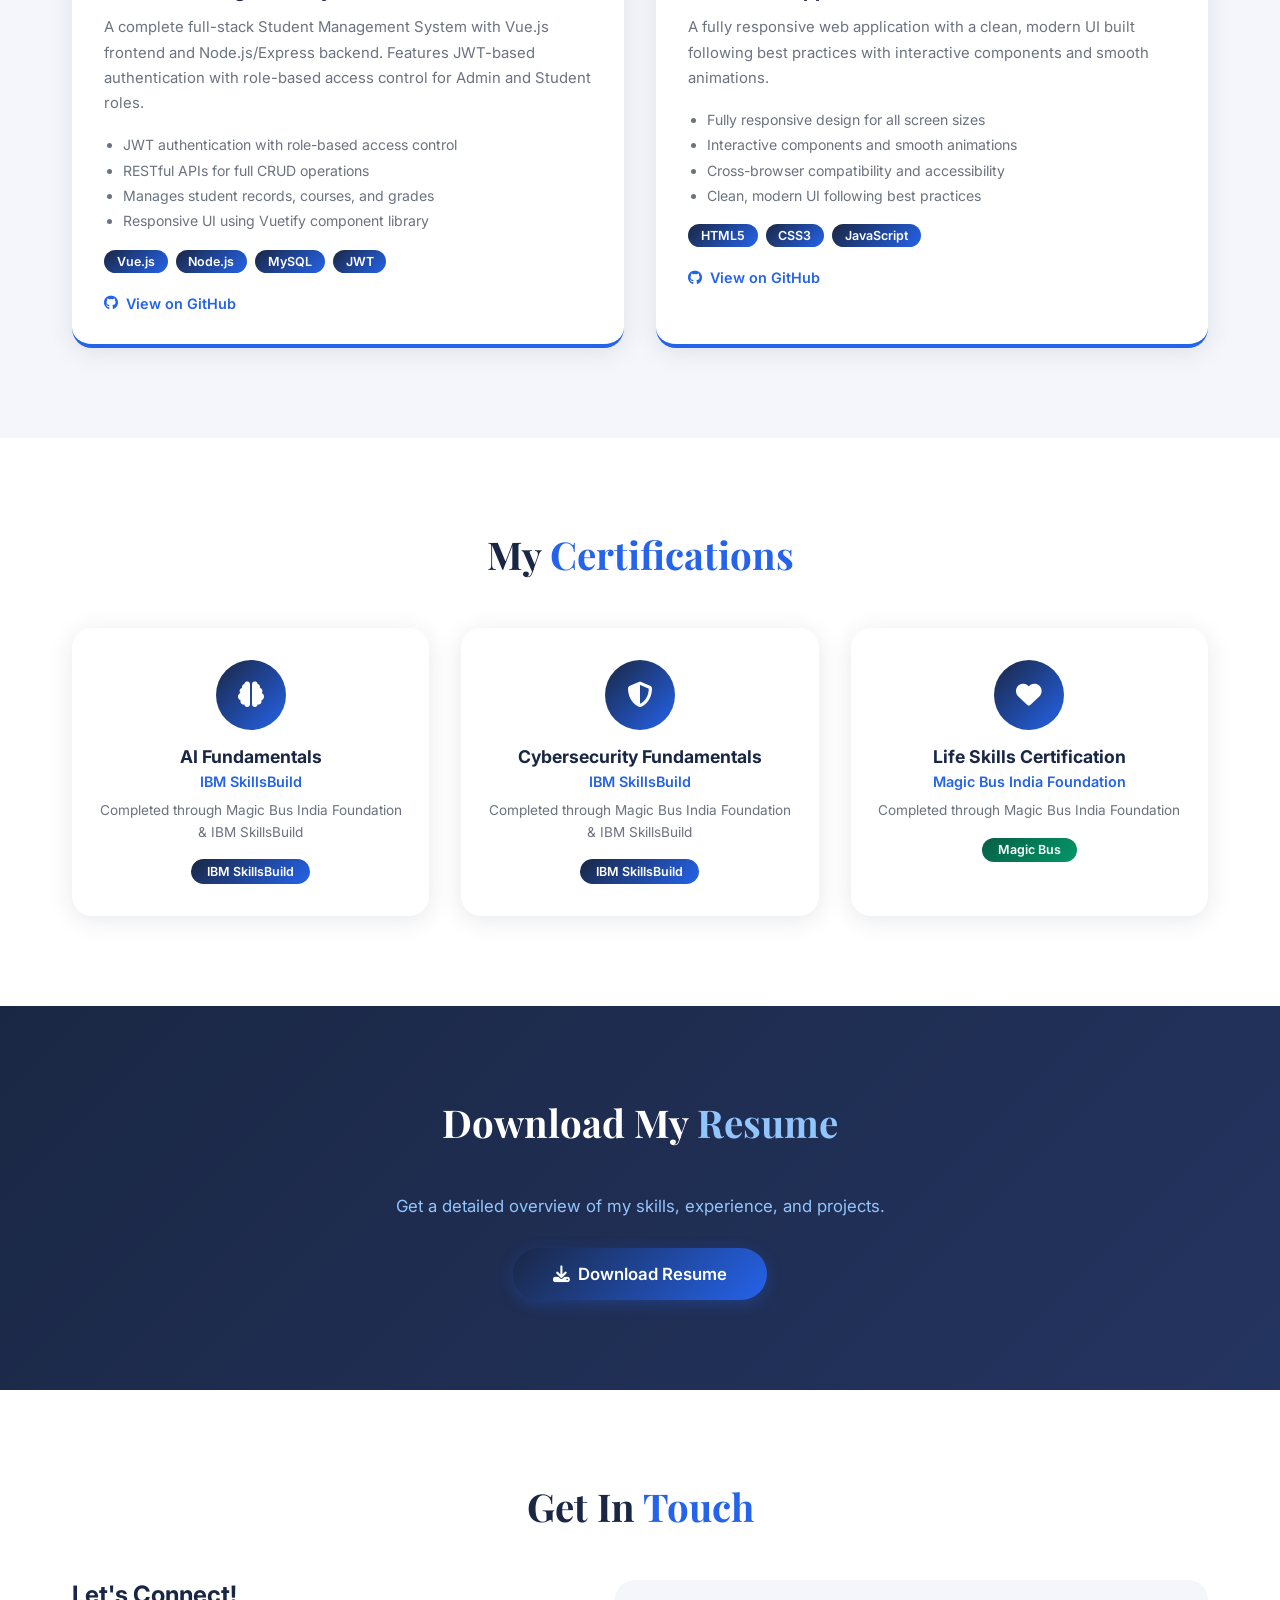
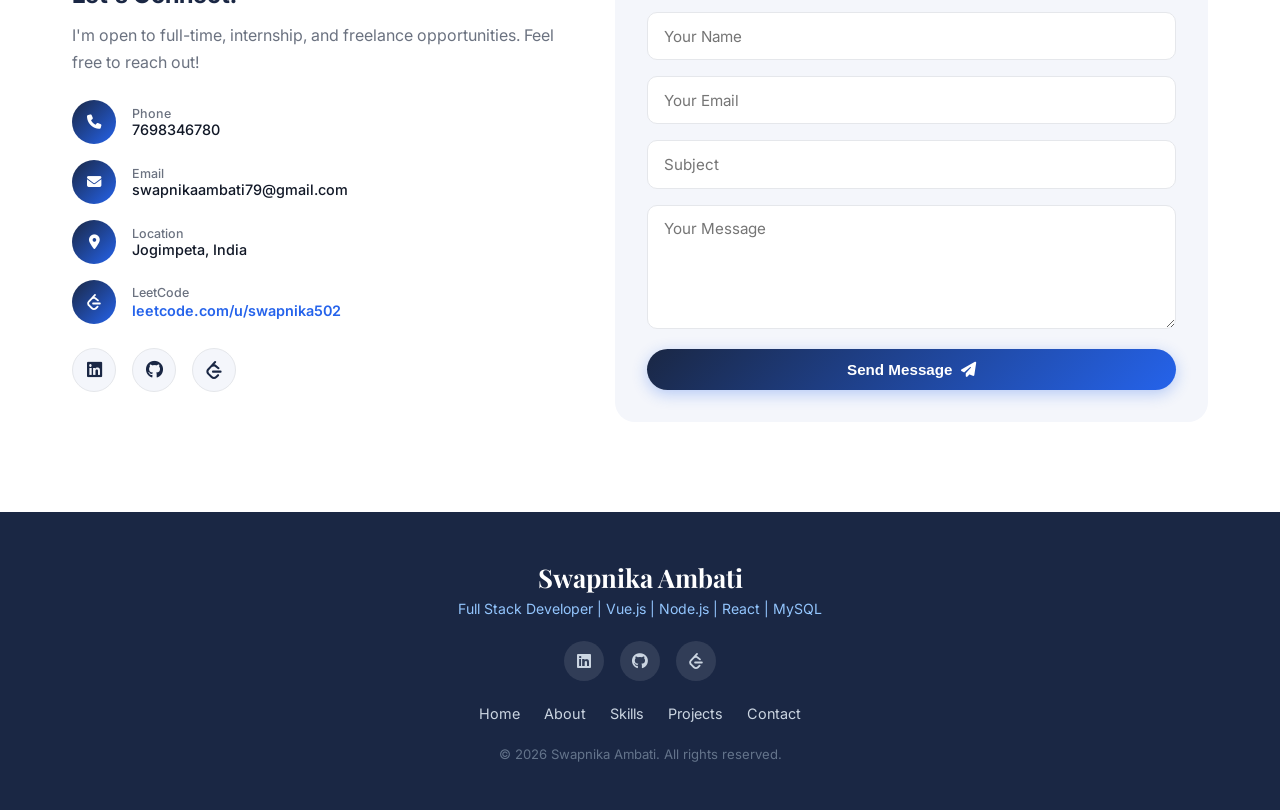
==== commit 1e66f753: "Add files via upload" ====
--- a/index.html
+++ b/index.html
@@ -4,7 +4,429 @@
     <meta charset="UTF-8">
     <meta name="viewport" content="width=device-width, initial-scale=1.0">
     <title>Swapnika Ambati | Full Stack Developer</title>
-    <link rel="stylesheet" href="style.css">
+    <style>/* ===== RESET & BASE ===== */
+* { margin: 0; padding: 0; box-sizing: border-box; }
+
+:root {
+    --navy: #1a2744;
+    --navy-light: #243460;
+    --blue: #2563eb;
+    --blue-light: #3b82f6;
+    --white: #ffffff;
+    --gray-bg: #f4f6fb;
+    --gray-text: #6b7280;
+    --dark: #111827;
+    --border: #e5e7eb;
+    --shadow: 0 4px 24px rgba(26,39,68,0.10);
+    --shadow-lg: 0 8px 40px rgba(26,39,68,0.16);
+}
+
+html { scroll-behavior: smooth; }
+
+body {
+    font-family: 'Inter', sans-serif;
+    color: var(--dark);
+    background: var(--white);
+    overflow-x: hidden;
+}
+
+a { text-decoration: none; color: inherit; }
+
+/* ===== NAVBAR ===== */
+#navbar {
+    position: fixed; top: 0; left: 0; right: 0;
+    background: rgba(255,255,255,0.97);
+    backdrop-filter: blur(10px);
+    z-index: 1000;
+    border-bottom: 1px solid var(--border);
+    transition: box-shadow 0.3s;
+}
+#navbar.scrolled { box-shadow: var(--shadow); }
+
+.nav-container {
+    max-width: 1200px; margin: 0 auto;
+    padding: 0 2rem;
+    display: flex; align-items: center; justify-content: space-between;
+    height: 68px;
+}
+
+.nav-logo {
+    font-size: 1.5rem; font-weight: 800;
+    color: var(--navy);
+    background: linear-gradient(135deg, var(--navy), var(--blue));
+    -webkit-background-clip: text; -webkit-text-fill-color: transparent;
+    letter-spacing: 1px;
+}
+
+.nav-links { display: flex; list-style: none; gap: 2rem; }
+.nav-links a {
+    font-size: 0.92rem; font-weight: 500; color: var(--dark);
+    position: relative; padding-bottom: 4px; transition: color 0.2s;
+}
+.nav-links a::after {
+    content: ''; position: absolute; bottom: 0; left: 0;
+    width: 0; height: 2px; background: var(--blue);
+    transition: width 0.3s;
+}
+.nav-links a:hover { color: var(--blue); }
+.nav-links a:hover::after { width: 100%; }
+
+.hamburger { display: none; flex-direction: column; gap: 5px; cursor: pointer; }
+.hamburger span { width: 24px; height: 2px; background: var(--navy); border-radius: 2px; transition: 0.3s; }
+
+/* ===== BUTTONS ===== */
+.btn-primary {
+    display: inline-flex; align-items: center; gap: 8px;
+    background: linear-gradient(135deg, var(--navy), var(--blue));
+    color: white; padding: 0.75rem 1.8rem;
+    border-radius: 50px; font-weight: 600; font-size: 0.95rem;
+    transition: transform 0.2s, box-shadow 0.2s;
+    box-shadow: 0 4px 15px rgba(37,99,235,0.3);
+    border: none; cursor: pointer;
+}
+.btn-primary:hover { transform: translateY(-2px); box-shadow: 0 8px 25px rgba(37,99,235,0.4); }
+
+.btn-outline {
+    display: inline-flex; align-items: center; gap: 8px;
+    border: 2px solid var(--navy); color: var(--navy);
+    padding: 0.75rem 1.8rem; border-radius: 50px;
+    font-weight: 600; font-size: 0.95rem;
+    transition: all 0.2s;
+}
+.btn-outline:hover { background: var(--navy); color: white; transform: translateY(-2px); }
+
+.btn-large { padding: 1rem 2.5rem; font-size: 1.05rem; }
+.full-width { width: 100%; justify-content: center; }
+
+/* ===== SECTIONS ===== */
+section { padding: 90px 0; }
+.section-container { max-width: 1200px; margin: 0 auto; padding: 0 2rem; }
+.section-gray { background: var(--gray-bg); }
+.section-navy { background: linear-gradient(135deg, var(--navy), var(--navy-light)); }
+.text-center { text-align: center; }
+
+.section-title {
+    font-family: 'Playfair Display', serif;
+    font-size: 2.4rem; font-weight: 700;
+    color: var(--navy); margin-bottom: 3rem;
+    text-align: center;
+}
+.section-title span { color: var(--blue); }
+.section-title.white { color: white; }
+.section-title.white span { color: #93c5fd; }
+
+/* ===== HOME ===== */
+#home {
+    min-height: 100vh;
+    background: linear-gradient(135deg, #f0f4ff 0%, #e8f0fe 50%, #f4f6fb 100%);
+    display: flex; align-items: center; justify-content: center;
+    padding-top: 68px; position: relative;
+}
+
+.home-container {
+    max-width: 1200px; margin: 0 auto; padding: 0 2rem;
+    display: flex; align-items: center; justify-content: space-between;
+    gap: 3rem;
+}
+
+.home-text { flex: 1; }
+.greeting { font-size: 1.1rem; color: var(--blue); font-weight: 600; letter-spacing: 2px; text-transform: uppercase; margin-bottom: 0.5rem; }
+
+.name {
+    font-family: 'Playfair Display', serif;
+    font-size: 3.8rem; font-weight: 700; line-height: 1.1;
+    color: var(--navy); margin-bottom: 1rem;
+}
+.name span { color: var(--blue); }
+
+.tagline { font-size: 1.2rem; color: var(--gray-text); font-weight: 500; margin-bottom: 1.2rem; min-height: 1.8rem; }
+.typed { color: var(--blue); font-weight: 600; }
+
+.intro { font-size: 1rem; color: var(--gray-text); line-height: 1.8; margin-bottom: 2rem; max-width: 520px; }
+
+.home-btns { display: flex; gap: 1rem; flex-wrap: wrap; }
+
+.home-image { flex: 0 0 380px; display: flex; justify-content: center; }
+.image-wrapper {
+    width: 340px; height: 340px;
+    border-radius: 50%;
+    border: 6px solid white;
+    box-shadow: var(--shadow-lg), 0 0 0 12px rgba(37,99,235,0.1);
+    overflow: hidden;
+    position: relative;
+}
+.image-wrapper img { width: 100%; height: 100%; object-fit: cover; object-position: top; }
+
+.scroll-down {
+    position: absolute; bottom: 2rem; left: 50%; transform: translateX(-50%);
+    animation: bounce 2s infinite;
+}
+.scroll-down a { color: var(--blue); font-size: 1.5rem; }
+
+@keyframes bounce {
+    0%, 100% { transform: translateX(-50%) translateY(0); }
+    50% { transform: translateX(-50%) translateY(8px); }
+}
+
+/* ===== ABOUT ===== */
+.about-grid {
+    display: grid; grid-template-columns: 300px 1fr; gap: 3rem; align-items: start;
+}
+
+.about-image {
+    width: 280px; height: 320px;
+    border-radius: 20px; overflow: hidden;
+    box-shadow: var(--shadow-lg);
+    border: 4px solid white;
+}
+.about-image img { width: 100%; height: 100%; object-fit: cover; object-position: top; }
+
+.about-content h3 { font-size: 1.6rem; color: var(--navy); margin-bottom: 1rem; font-weight: 700; }
+.about-text { color: var(--gray-text); line-height: 1.8; margin-bottom: 1rem; }
+
+.about-info { margin: 1.5rem 0; display: flex; flex-direction: column; gap: 0.7rem; }
+.info-item { display: flex; align-items: center; gap: 0.8rem; color: var(--dark); font-size: 0.95rem; }
+.info-item i { color: var(--blue); width: 18px; }
+
+.soft-skills { display: flex; flex-wrap: wrap; gap: 0.6rem; margin-top: 1rem; }
+.soft-skills span {
+    background: linear-gradient(135deg, var(--navy), var(--blue));
+    color: white; padding: 0.3rem 0.9rem;
+    border-radius: 50px; font-size: 0.82rem; font-weight: 500;
+}
+
+/* ===== EDUCATION TIMELINE ===== */
+.timeline { position: relative; max-width: 800px; margin: 0 auto; }
+.timeline::before {
+    content: ''; position: absolute; left: 30px; top: 0; bottom: 0;
+    width: 2px; background: linear-gradient(to bottom, var(--navy), var(--blue));
+}
+
+.timeline-item {
+    display: flex; gap: 1.5rem; margin-bottom: 2.5rem;
+    position: relative;
+}
+
+.timeline-icon {
+    width: 60px; height: 60px; flex-shrink: 0;
+    background: linear-gradient(135deg, var(--navy), var(--blue));
+    border-radius: 50%; display: flex; align-items: center; justify-content: center;
+    color: white; font-size: 1.1rem; z-index: 1;
+    box-shadow: 0 4px 15px rgba(37,99,235,0.3);
+}
+
+.timeline-content {
+    background: white; padding: 1.5rem 2rem;
+    border-radius: 16px; box-shadow: var(--shadow);
+    flex: 1; border-left: 4px solid var(--blue);
+}
+
+.timeline-year {
+    font-size: 0.82rem; font-weight: 600; color: var(--blue);
+    text-transform: uppercase; letter-spacing: 1px;
+}
+.timeline-content h3 { font-size: 1.1rem; color: var(--navy); margin: 0.3rem 0; font-weight: 700; }
+.timeline-content .institute { color: var(--gray-text); font-size: 0.9rem; }
+.timeline-content .score { color: var(--dark); font-size: 0.95rem; margin-top: 0.4rem; }
+
+/* ===== SKILLS ===== */
+.skills-grid {
+    display: grid; grid-template-columns: repeat(auto-fit, minmax(200px, 1fr)); gap: 1.5rem;
+}
+
+.skill-card {
+    background: white; padding: 2rem 1.5rem;
+    border-radius: 20px; box-shadow: var(--shadow);
+    text-align: center; transition: transform 0.3s, box-shadow 0.3s;
+    border-top: 4px solid var(--blue);
+}
+.skill-card:hover { transform: translateY(-6px); box-shadow: var(--shadow-lg); }
+
+.skill-icon {
+    width: 60px; height: 60px; margin: 0 auto 1rem;
+    background: linear-gradient(135deg, var(--navy), var(--blue));
+    border-radius: 50%; display: flex; align-items: center; justify-content: center;
+    color: white; font-size: 1.3rem;
+}
+
+.skill-card h3 { font-size: 1rem; color: var(--navy); margin-bottom: 1rem; font-weight: 700; }
+
+.skill-tags { display: flex; flex-wrap: wrap; gap: 0.5rem; justify-content: center; }
+.skill-tags span {
+    background: var(--gray-bg); color: var(--navy);
+    padding: 0.3rem 0.8rem; border-radius: 50px;
+    font-size: 0.82rem; font-weight: 500;
+    border: 1px solid var(--border);
+}
+
+/* ===== PROJECTS ===== */
+.projects-grid { display: grid; grid-template-columns: repeat(auto-fit, minmax(340px, 1fr)); gap: 2rem; }
+
+.project-card {
+    background: white; padding: 2rem;
+    border-radius: 20px; box-shadow: var(--shadow);
+    transition: transform 0.3s, box-shadow 0.3s;
+    border-bottom: 4px solid var(--blue);
+}
+.project-card:hover { transform: translateY(-6px); box-shadow: var(--shadow-lg); }
+
+.project-header { display: flex; justify-content: space-between; align-items: center; margin-bottom: 1rem; }
+
+.project-icon {
+    width: 50px; height: 50px;
+    background: linear-gradient(135deg, var(--navy), var(--blue));
+    border-radius: 12px; display: flex; align-items: center; justify-content: center;
+    color: white; font-size: 1.2rem;
+}
+
+.project-num { font-size: 2.5rem; font-weight: 800; color: var(--border); font-family: 'Playfair Display', serif; }
+
+.project-card h3 { font-size: 1.2rem; color: var(--navy); margin-bottom: 0.8rem; font-weight: 700; }
+.project-card p { color: var(--gray-text); font-size: 0.93rem; line-height: 1.7; margin-bottom: 1rem; }
+
+.project-features { padding-left: 1.2rem; margin-bottom: 1rem; }
+.project-features li { color: var(--gray-text); font-size: 0.88rem; line-height: 1.8; }
+
+.project-tech { display: flex; flex-wrap: wrap; gap: 0.5rem; margin-bottom: 1.2rem; }
+.project-tech span {
+    background: linear-gradient(135deg, var(--navy), var(--blue));
+    color: white; padding: 0.25rem 0.8rem;
+    border-radius: 50px; font-size: 0.78rem; font-weight: 600;
+}
+
+.project-link {
+    display: inline-flex; align-items: center; gap: 0.5rem;
+    color: var(--blue); font-weight: 600; font-size: 0.9rem;
+    transition: gap 0.2s;
+}
+.project-link:hover { gap: 0.8rem; }
+
+/* ===== CERTIFICATIONS ===== */
+.cert-grid { display: grid; grid-template-columns: repeat(auto-fit, minmax(280px, 1fr)); gap: 2rem; }
+
+.cert-card {
+    background: white; padding: 2rem 1.5rem;
+    border-radius: 20px; box-shadow: var(--shadow);
+    text-align: center; transition: transform 0.3s, box-shadow 0.3s;
+}
+.cert-card:hover { transform: translateY(-6px); box-shadow: var(--shadow-lg); }
+
+.cert-icon {
+    width: 70px; height: 70px; margin: 0 auto 1rem;
+    background: linear-gradient(135deg, var(--navy), var(--blue));
+    border-radius: 50%; display: flex; align-items: center; justify-content: center;
+    color: white; font-size: 1.6rem;
+}
+
+.cert-card h3 { font-size: 1.1rem; color: var(--navy); margin-bottom: 0.4rem; font-weight: 700; }
+.cert-org { color: var(--blue); font-weight: 600; font-size: 0.9rem; margin-bottom: 0.6rem; }
+.cert-desc { color: var(--gray-text); font-size: 0.85rem; line-height: 1.6; margin-bottom: 1rem; }
+
+.cert-badge {
+    display: inline-block;
+    background: linear-gradient(135deg, var(--navy), var(--blue));
+    color: white; padding: 0.3rem 1rem;
+    border-radius: 50px; font-size: 0.78rem; font-weight: 600;
+}
+.cert-badge-green { background: linear-gradient(135deg, #065f46, #059669); }
+
+/* ===== RESUME SECTION ===== */
+.resume-text { color: #93c5fd; font-size: 1.05rem; margin-bottom: 2rem; }
+
+/* ===== CONTACT ===== */
+.contact-grid { display: grid; grid-template-columns: 1fr 1.2fr; gap: 3rem; }
+
+.contact-info h3 { font-size: 1.5rem; color: var(--navy); margin-bottom: 0.8rem; font-weight: 700; }
+.contact-info > p { color: var(--gray-text); line-height: 1.7; margin-bottom: 1.5rem; }
+
+.contact-items { display: flex; flex-direction: column; gap: 1rem; margin-bottom: 1.5rem; }
+.contact-item { display: flex; align-items: center; gap: 1rem; }
+
+.contact-icon {
+    width: 44px; height: 44px; flex-shrink: 0;
+    background: linear-gradient(135deg, var(--navy), var(--blue));
+    border-radius: 50%; display: flex; align-items: center; justify-content: center;
+    color: white; font-size: 0.9rem;
+}
+
+.contact-label { font-size: 0.78rem; color: var(--gray-text); font-weight: 500; }
+.contact-item p:last-child { font-size: 0.9rem; color: var(--dark); font-weight: 500; }
+
+.social-links { display: flex; gap: 1rem; }
+.social-links a {
+    width: 44px; height: 44px;
+    background: var(--gray-bg); border: 1px solid var(--border);
+    border-radius: 50%; display: flex; align-items: center; justify-content: center;
+    color: var(--navy); font-size: 1.1rem;
+    transition: all 0.2s;
+}
+.social-links a:hover { background: linear-gradient(135deg, var(--navy), var(--blue)); color: white; border-color: transparent; transform: translateY(-2px); }
+
+/* ===== CONTACT FORM ===== */
+.contact-form { background: var(--gray-bg); padding: 2rem; border-radius: 20px; }
+.form-group { margin-bottom: 1rem; }
+.form-group input,
+.form-group textarea {
+    width: 100%; padding: 0.85rem 1rem;
+    border: 1.5px solid var(--border); border-radius: 10px;
+    font-family: 'Inter', sans-serif; font-size: 0.95rem;
+    color: var(--dark); background: white;
+    transition: border-color 0.2s, box-shadow 0.2s;
+    outline: none;
+}
+.form-group input:focus,
+.form-group textarea:focus { border-color: var(--blue); box-shadow: 0 0 0 3px rgba(37,99,235,0.1); }
+.form-group textarea { resize: vertical; }
+
+/* ===== FOOTER ===== */
+footer { background: var(--navy); color: white; padding: 3rem 2rem; text-align: center; }
+.footer-name { font-family: 'Playfair Display', serif; font-size: 1.6rem; font-weight: 700; margin-bottom: 0.4rem; }
+.footer-tagline { color: #93c5fd; font-size: 0.88rem; margin-bottom: 1.5rem; }
+.footer-links { display: flex; justify-content: center; gap: 1.5rem; flex-wrap: wrap; margin-bottom: 1.5rem; }
+.footer-links a { color: #cbd5e1; font-size: 0.9rem; transition: color 0.2s; }
+.footer-links a:hover { color: white; }
+.footer-social { display: flex; justify-content: center; gap: 1rem; margin-bottom: 1.5rem; }
+.footer-social a {
+    width: 40px; height: 40px;
+    background: rgba(255,255,255,0.1); border-radius: 50%;
+    display: flex; align-items: center; justify-content: center;
+    color: #cbd5e1; font-size: 1rem; transition: all 0.2s;
+}
+.footer-social a:hover { background: var(--blue); color: white; transform: translateY(-2px); }
+.footer-copy { color: #64748b; font-size: 0.82rem; }
+
+/* ===== ANIMATIONS ===== */
+[data-aos] { opacity: 0; transform: translateY(30px); transition: opacity 0.7s, transform 0.7s; }
+[data-aos].aos-animate { opacity: 1; transform: translateY(0); }
+[data-aos="fade-right"] { transform: translateX(-30px); }
+[data-aos="fade-right"].aos-animate { transform: translateX(0); }
+[data-aos="fade-left"] { transform: translateX(30px); }
+[data-aos="fade-left"].aos-animate { transform: translateX(0); }
+
+/* ===== RESPONSIVE ===== */
+@media (max-width: 900px) {
+    .home-container { flex-direction: column-reverse; text-align: center; }
+    .home-image { flex: none; }
+    .image-wrapper { width: 260px; height: 260px; }
+    .intro { margin: 0 auto 2rem; }
+    .home-btns { justify-content: center; }
+    .name { font-size: 2.8rem; }
+    .about-grid { grid-template-columns: 1fr; }
+    .about-image { width: 220px; height: 260px; margin: 0 auto; }
+    .contact-grid { grid-template-columns: 1fr; }
+}
+
+@media (max-width: 600px) {
+    .nav-links { display: none; flex-direction: column; position: absolute; top: 68px; left: 0; right: 0; background: white; padding: 1rem 2rem; box-shadow: var(--shadow); gap: 1rem; }
+    .nav-links.open { display: flex; }
+    .hamburger { display: flex; }
+    .section-title { font-size: 1.9rem; }
+    .name { font-size: 2.2rem; }
+    .timeline::before { left: 20px; }
+    .timeline-icon { width: 44px; height: 44px; font-size: 0.9rem; }
+    .projects-grid { grid-template-columns: 1fr; }
+}
+</style>
     <link href="https://fonts.googleapis.com/css2?family=Inter:wght@300;400;500;600;700;800&family=Playfair+Display:wght@700&display=swap" rel="stylesheet">
     <link rel="stylesheet" href="https://cdnjs.cloudflare.com/ajax/libs/font-awesome/6.4.0/css/all.min.css">
 </head>
@@ -39,14 +461,14 @@
                 <p class="intro">Motivated Full Stack Developer with hands-on experience building complete web applications using Vue.js, Node.js, Express, and MySQL. Passionate about building scalable, user-friendly applications and writing clean, maintainable code.</p>
                 <div class="home-btns">
                     <a href="#contact" class="btn-primary">Hire Me</a>
-                    <a href="assets/Swapnika_Resume.docx" download class="btn-outline">
+                    <a href="Swapnika_Resume.docx" download class="btn-outline">
                         <i class="fas fa-download"></i> Download Resume
                     </a>
                 </div>
             </div>
             <div class="home-image" data-aos="fade-left">
                 <div class="image-wrapper">
-                    <img src="assets/profile.jpg" alt="Swapnika Ambati">
+                    <img src="profile.jpg" alt="Swapnika Ambati">
                 </div>
             </div>
         </div>
@@ -61,7 +483,7 @@
             <h2 class="section-title">About <span>Me</span></h2>
             <div class="about-grid">
                 <div class="about-image">
-                    <img src="assets/profile.jpg" alt="Swapnika Ambati">
+                    <img src="profile.jpg" alt="Swapnika Ambati">
                 </div>
                 <div class="about-content">
                     <h3>Full Stack Developer</h3>
@@ -249,7 +671,7 @@
         <div class="section-container text-center" data-aos="fade-up">
             <h2 class="section-title white">Download My <span>Resume</span></h2>
             <p class="resume-text">Get a detailed overview of my skills, experience, and projects.</p>
-            <a href="assets/Swapnika_Resume.docx" download class="btn-primary btn-large">
+            <a href="Swapnika_Resume.docx" download class="btn-primary btn-large">
                 <i class="fas fa-download"></i> Download Resume
             </a>
         </div>
@@ -335,6 +757,77 @@
         </div>
     </footer>
 
-    <script src="script.js"></script>
+    <script>// ===== NAVBAR SCROLL =====
+const navbar = document.getElementById('navbar');
+window.addEventListener('scroll', () => {
+    if (window.scrollY > 50) navbar.classList.add('scrolled');
+    else navbar.classList.remove('scrolled');
+});
+
+// ===== HAMBURGER MENU =====
+const hamburger = document.getElementById('hamburger');
+const navLinks = document.getElementById('navLinks');
+hamburger.addEventListener('click', () => navLinks.classList.toggle('open'));
+navLinks.querySelectorAll('a').forEach(a => a.addEventListener('click', () => navLinks.classList.remove('open')));
+
+// ===== TYPED TEXT EFFECT =====
+const texts = ['Full Stack Developer', 'Vue.js Developer', 'Node.js Developer', 'React Developer'];
+let textIndex = 0, charIndex = 0, isDeleting = false;
+const typedEl = document.querySelector('.typed');
+
+function type() {
+    const current = texts[textIndex];
+    if (isDeleting) {
+        typedEl.textContent = current.substring(0, charIndex--);
+        if (charIndex < 0) { isDeleting = false; textIndex = (textIndex + 1) % texts.length; setTimeout(type, 400); return; }
+    } else {
+        typedEl.textContent = current.substring(0, charIndex++);
+        if (charIndex > current.length) { isDeleting = true; setTimeout(type, 1500); return; }
+    }
+    setTimeout(type, isDeleting ? 60 : 100);
+}
+type();
+
+// ===== AOS SCROLL ANIMATIONS =====
+function initAOS() {
+    const elements = document.querySelectorAll('[data-aos]');
+    const observer = new IntersectionObserver((entries) => {
+        entries.forEach(entry => {
+            if (entry.isIntersecting) {
+                const delay = entry.target.getAttribute('data-aos-delay') || 0;
+                setTimeout(() => entry.target.classList.add('aos-animate'), parseInt(delay));
+            }
+        });
+    }, { threshold: 0.1 });
+    elements.forEach(el => observer.observe(el));
+}
+initAOS();
+
+// ===== ACTIVE NAV LINK =====
+const sections = document.querySelectorAll('section');
+const navItems = document.querySelectorAll('.nav-links a');
+window.addEventListener('scroll', () => {
+    let current = '';
+    sections.forEach(sec => {
+        if (window.scrollY >= sec.offsetTop - 100) current = sec.getAttribute('id');
+    });
+    navItems.forEach(a => {
+        a.style.color = a.getAttribute('href') === '#' + current ? 'var(--blue)' : '';
+    });
+});
+
+// ===== CONTACT FORM =====
+document.getElementById('contactForm').addEventListener('submit', function(e) {
+    e.preventDefault();
+    const btn = this.querySelector('button[type="submit"]');
+    btn.textContent = '✅ Message Sent!';
+    btn.style.background = 'linear-gradient(135deg, #065f46, #059669)';
+    setTimeout(() => {
+        btn.innerHTML = 'Send Message <i class="fas fa-paper-plane"></i>';
+        btn.style.background = '';
+        this.reset();
+    }, 3000);
+});
+</script>
 </body>
 </html>
